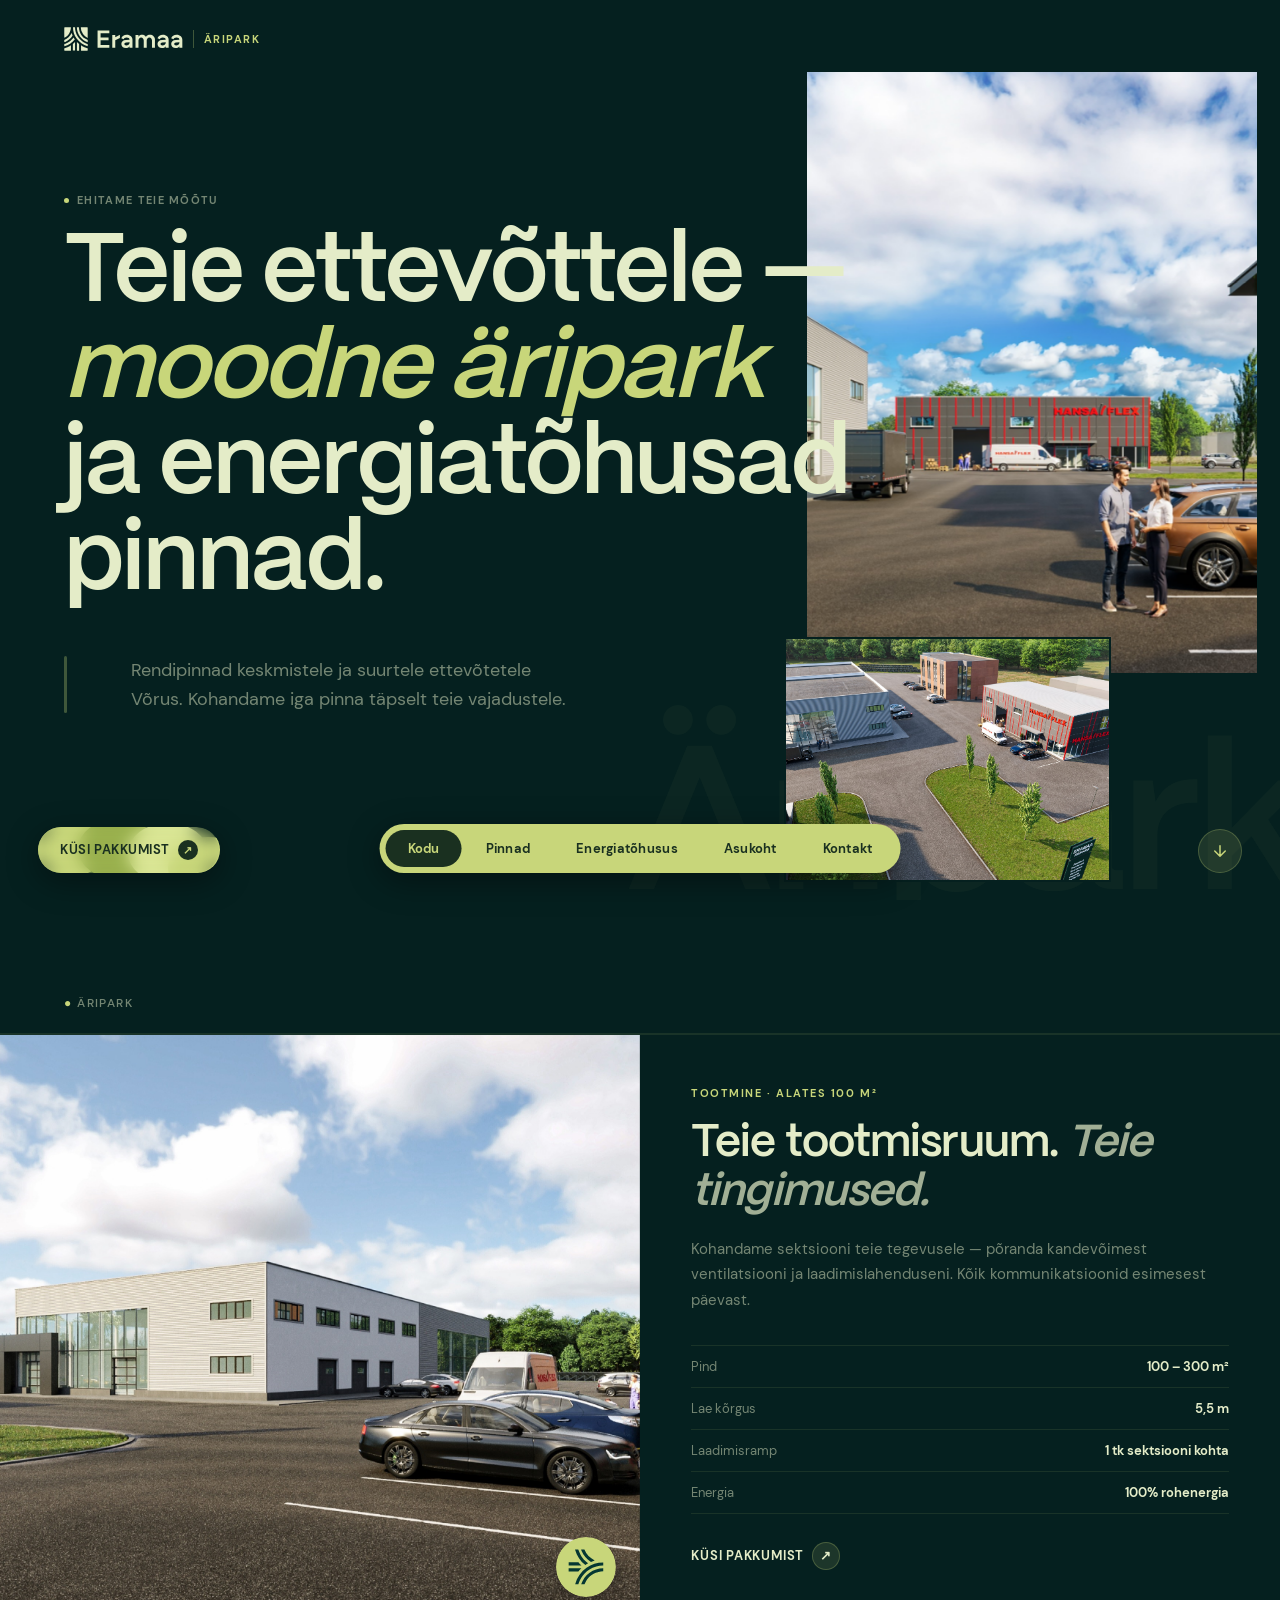
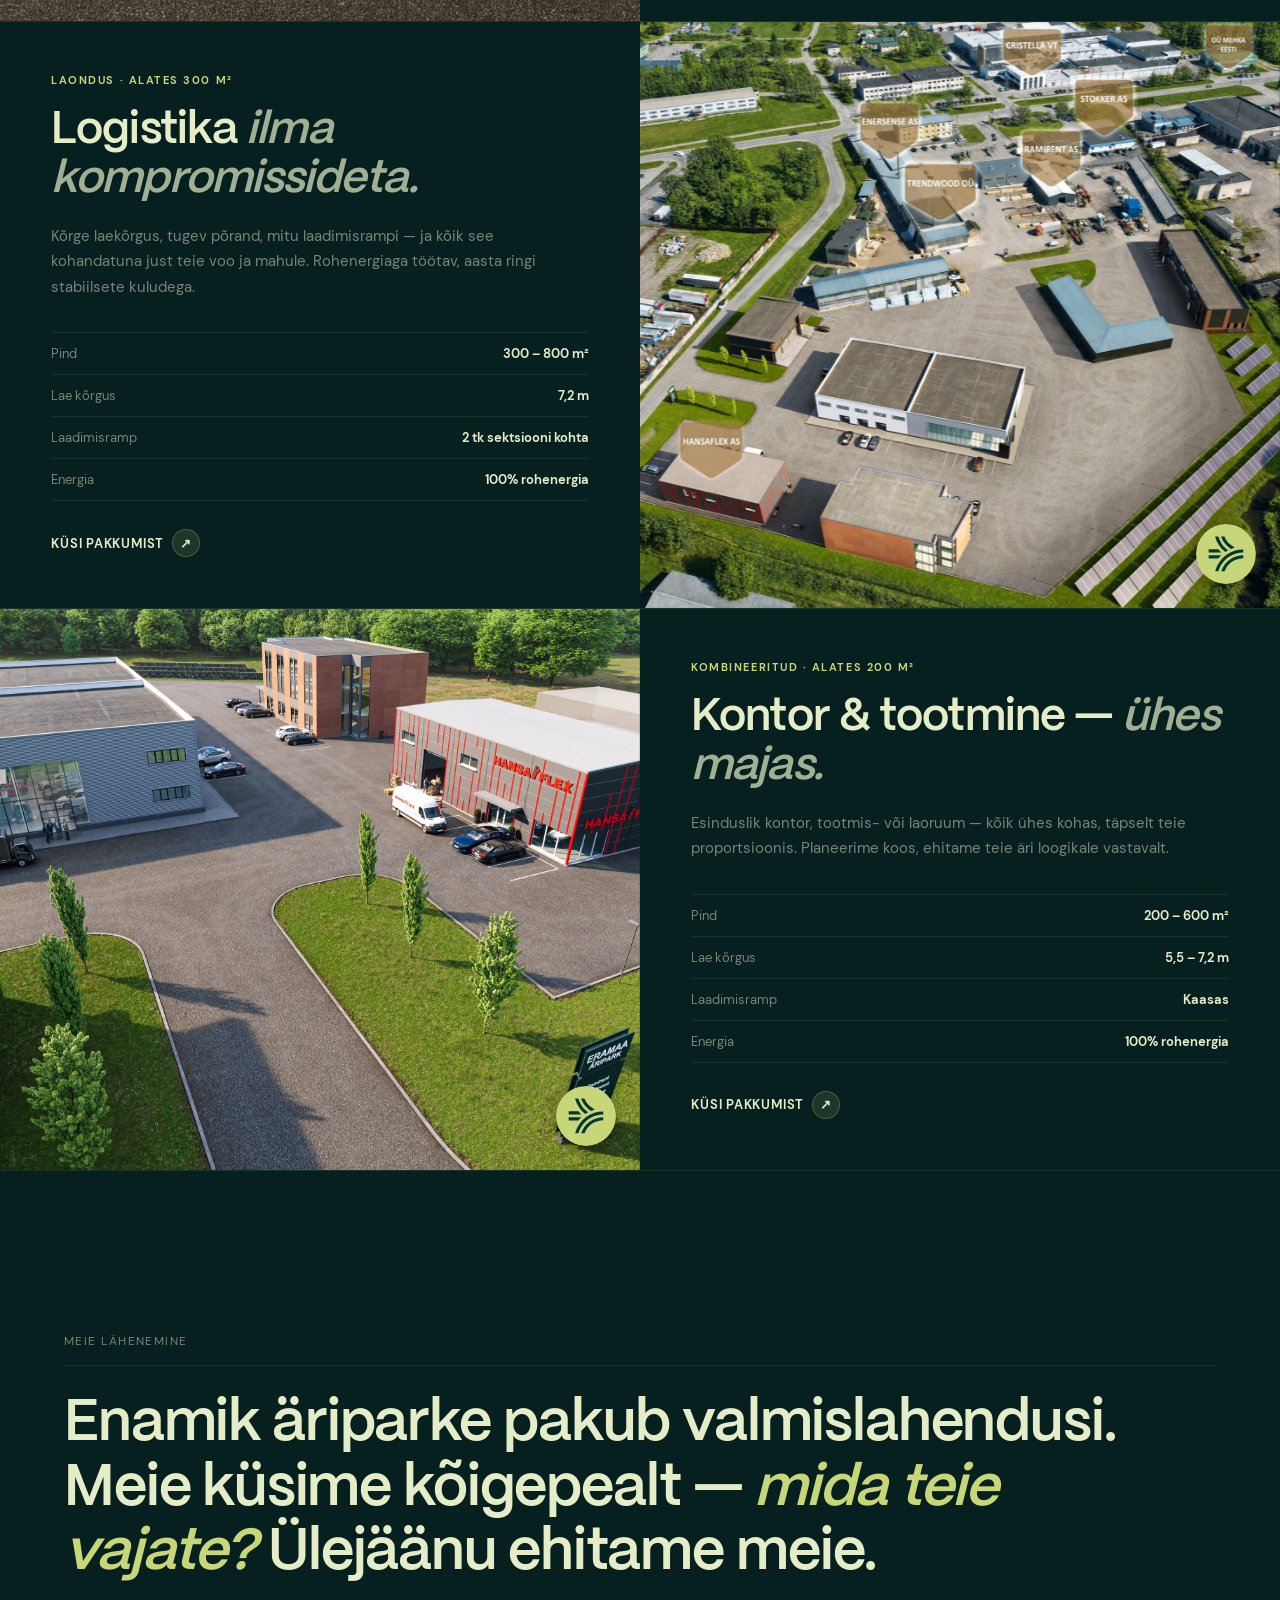
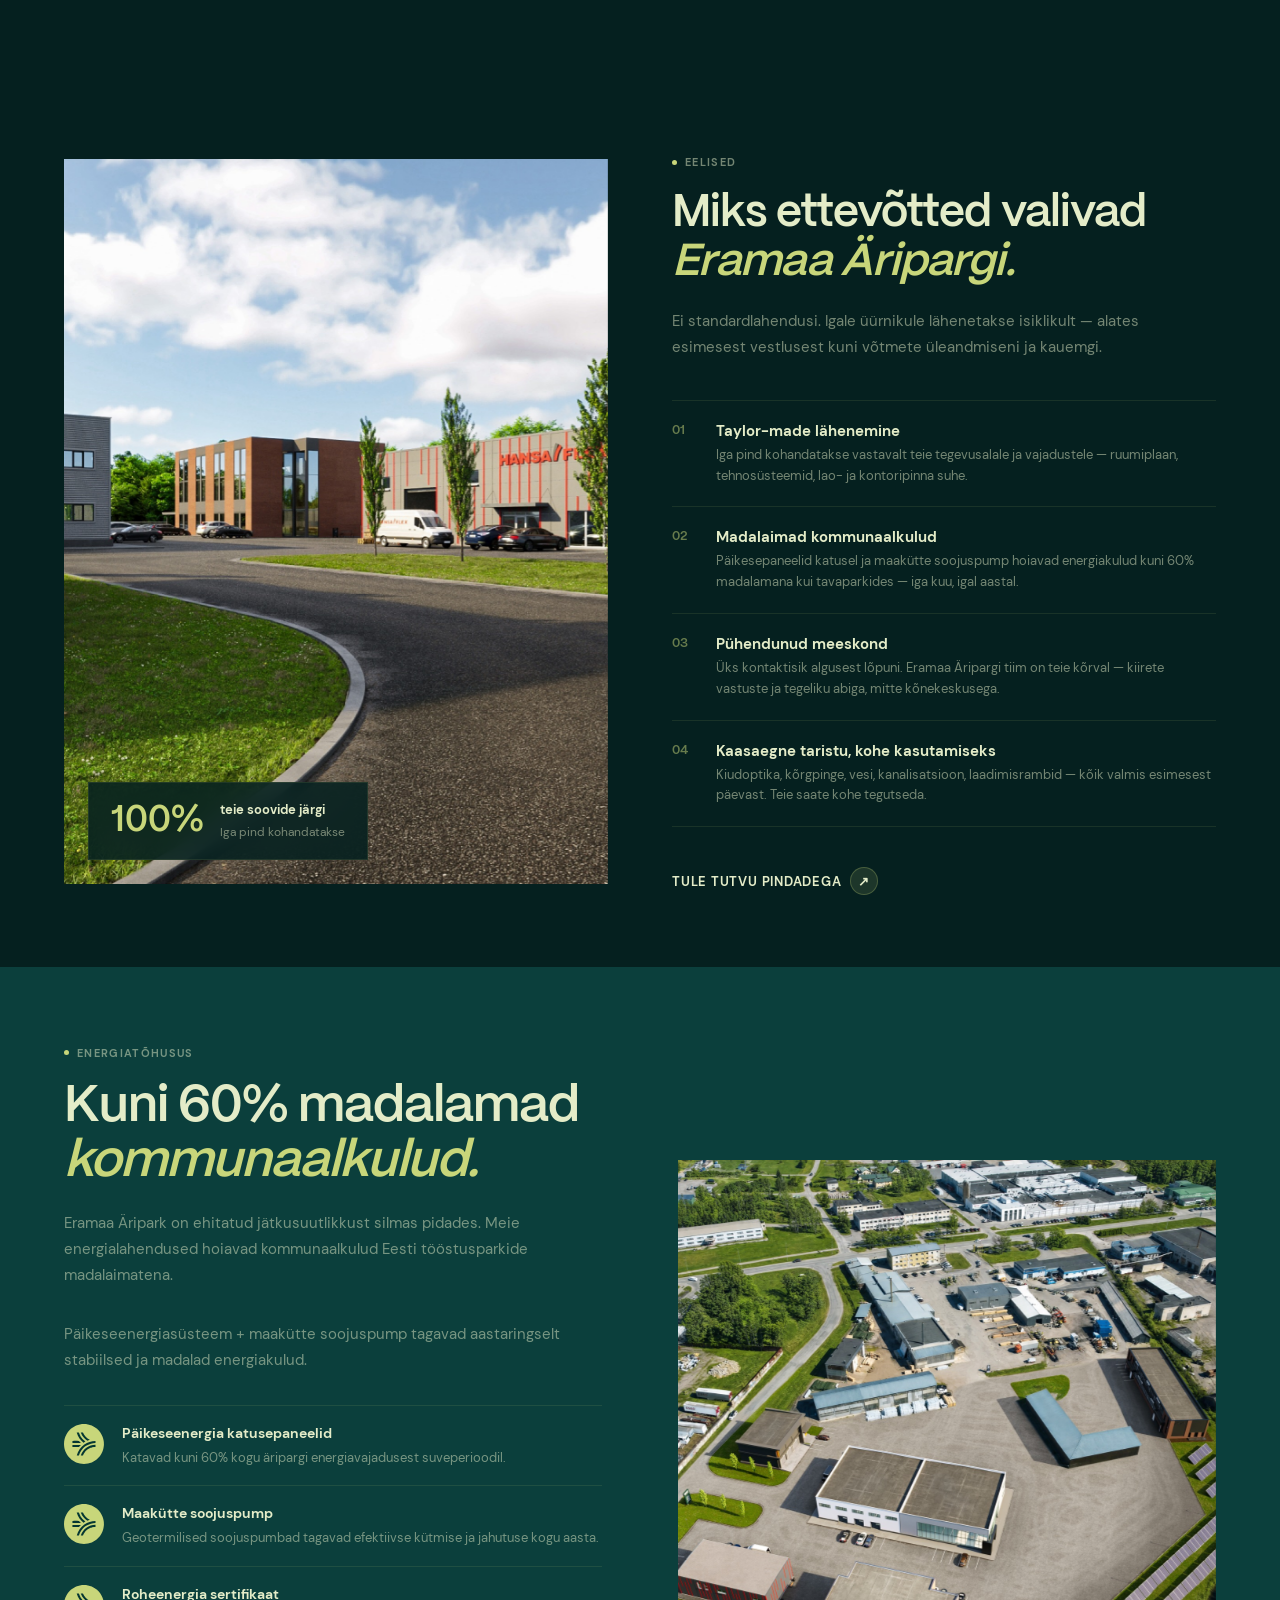
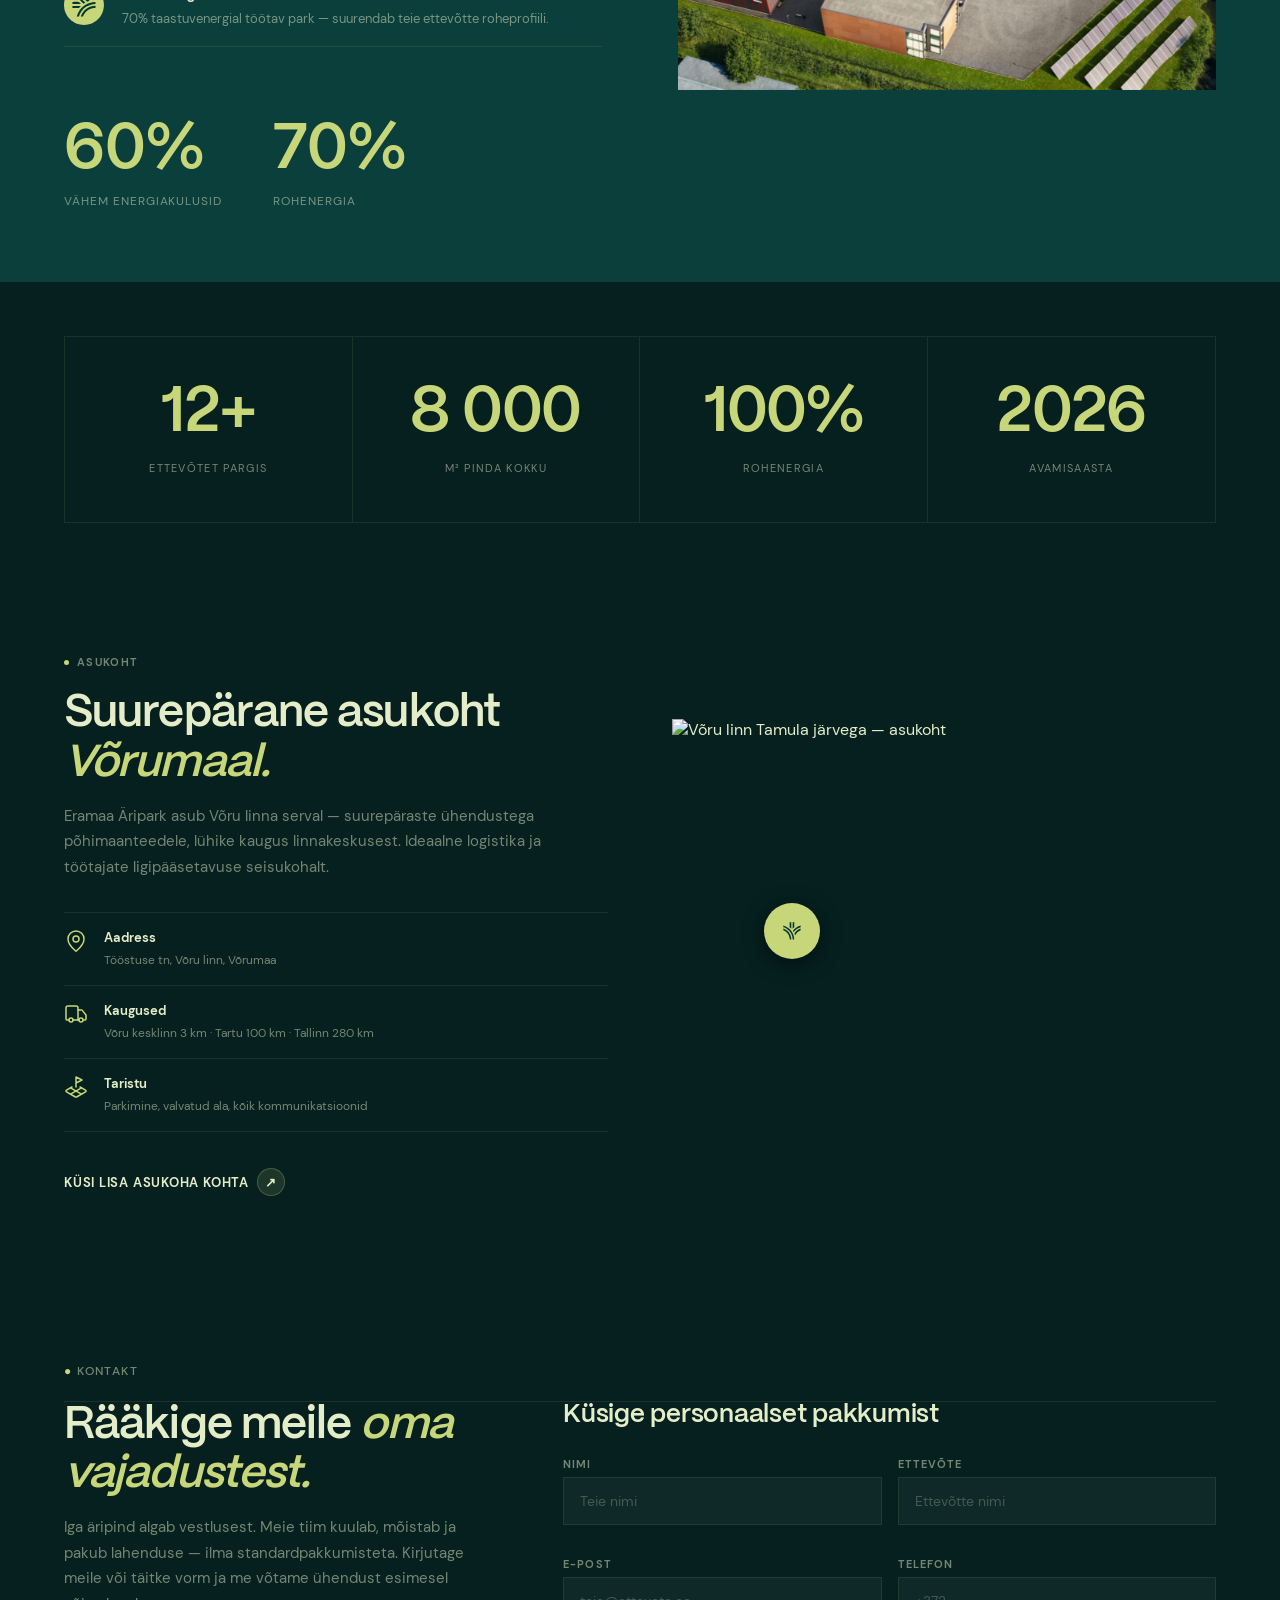
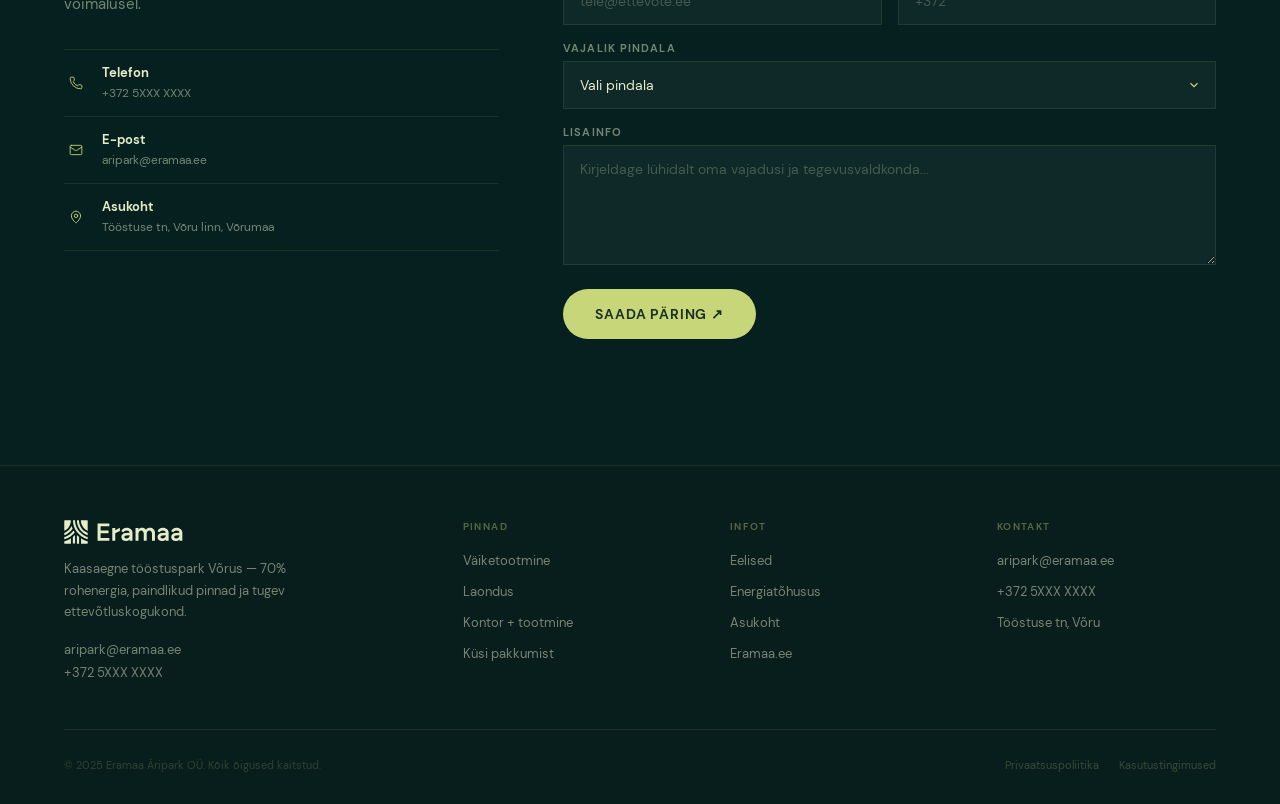
==== index-figma.html @ 5d199c6d "Add files via upload" ====
<!DOCTYPE html>
<html lang="et">
<head>
  <meta charset="UTF-8">
  <meta name="viewport" content="width=device-width, initial-scale=1.0">
  <title>Eramaa Äripark — Võru, Võrumaa</title>
  <meta name="description" content="Eramaa Äripark Võrus — kaasaegne tööstuspark B2B ettevõtetele. 8 000 m² pinda, 100% rohenergia, kuni 60% madalamad kommunaalkulud.">
  <link rel="stylesheet" href="css/style.css?v=19">
</head>
<body>

  <!-- ═══ MOBILE HEADER ═══ -->
  <header id="mobile-header">
    <div class="mhdr-logo">
      <img src="images/logo-cream.svg" alt="Eramaa">
      <div class="intro-logo-divider"></div>
      <span class="intro-logo-sub">Äripark</span>
    </div>
    <button id="burger" aria-label="Menüü" aria-expanded="false">
      <span></span><span></span><span></span>
    </button>
  </header>

  <!-- ═══ MOBILE MENU OVERLAY ═══ -->
  <div id="mobile-menu" aria-hidden="true">
    <nav class="mmenu-nav">
      <a class="mmenu-link" href="#intro">Kodu</a>
      <a class="mmenu-link" href="#spaces">Pinnad</a>
      <a class="mmenu-link" href="#energy">Energiatõhusus</a>
      <a class="mmenu-link" href="#location">Asukoht</a>
      <a class="mmenu-link" href="#contact">Kontakt</a>
    </nav>
    <a href="#contact" class="mmenu-cta">
      Küsi pakkumist <span>↗</span>
    </a>
  </div>

  <!-- ═══ FLOATING BOTTOM NAV ═══ -->
  <nav id="floatnav" aria-label="Põhinavigatsioon">
    <a class="fnav-link active" href="#intro">Kodu</a>
    <a class="fnav-link" href="#spaces">Pinnad</a>
    <a class="fnav-link" href="#energy">Energiatõhusus</a>
    <a class="fnav-link" href="#location">Asukoht</a>
    <a class="fnav-link" href="#contact">Kontakt</a>
  </nav>

  <!-- ═══ FLOATING CTA ═══ -->
  <a id="floatcta" href="#contact">
    <span class="blob"></span>
    <span class="blob"></span>
    <span class="blob"></span>
    <span class="blob"></span>
    <span class="text">KÜSI PAKKUMIST <span class="arr">↗</span></span>
  </a>

  <!-- ═══ SCROLL DOWN ═══ -->
  <div id="scrollind" onclick="scrollNext()">
    <div class="scrollind-btn">
      <svg viewBox="0 0 24 24" fill="none" stroke="currentColor" stroke-width="2" stroke-linecap="round" stroke-linejoin="round">
        <path d="M12 5v14M5 12l7 7 7-7"/>
      </svg>
    </div>
  </div>


  <!-- ═══════════════════════════════════════
       01 INTRO
  ═══════════════════════════════════════ -->
  <section id="intro">

    <!-- Top bar -->
    <div class="intro-topbar">
      <div class="intro-logo">
        <img src="images/logo-cream.svg" alt="Eramaa">
        <div class="intro-logo-divider"></div>
        <span class="intro-logo-sub">Äripark</span>
      </div>
      </div>

    <!-- Background watermark -->
    <div class="intro-wm">Äripark</div>

    <!-- Content -->
    <div class="wrap">
      <div class="label-pill reveal">
        <span class="dot"></span>
        Ehitame teie mõõtu
      </div>
      <h1 class="intro-headline reveal reveal-d1">
        Teie ettevõttele —<br>
        <em>moodne äripark</em><br>
        ja energiatõhusad pinnad.
      </h1>
      <div class="intro-body reveal reveal-d2">
        <div class="intro-accent-line"></div>
        <p class="intro-sub">Rendipinnad keskmistele ja suurtele ettevõtetele Võrus. Kohandame iga pinna täpselt teie vajadustele.</p>
      </div>
    </div>

    <!-- Mobile hero image -->
    <div class="intro-mobile-img">
      <img src="images/3d-front.jpg" alt="Eramaa Äripark" loading="eager">
    </div>

    <!-- Floating images -->
    <div class="intro-imgs">
      <div class="intro-img-1">
        <img src="images/3d-front.jpg" alt="Eramaa Äripark eest vaade" loading="eager">
      </div>
      <div class="intro-img-2">
        <img src="images/3d-top.jpg" alt="Eramaa Äripark ülevalt vaade" loading="eager">
      </div>
    </div>

  </section>


  <!-- ═══════════════════════════════════════
       02 FEATURED SPACES
  ═══════════════════════════════════════ -->
  <section id="spaces">
    <div class="sec-label reveal"><span style="color:var(--yellow)">●</span> ÄRIPARK</div>

    <!-- Space 1 — Tootmine -->
    <div class="space-item reveal">
      <div class="space-img">
        <img src="images/cam-004.jpg" alt="Väiketootmise ruumid" loading="lazy">
        <div class="space-img-overlay">
          <img src="images/illustration.svg" class="photo-badge" alt="Eramaa Äripark">
        </div>
      </div>
      <div class="space-body">
        <div>
          <div class="space-tag">Tootmine · Alates 100 m²</div>
          <h2 class="space-title">Teie tootmis&shy;ruum. <em>Teie tingimused.</em></h2>
          <p class="space-desc">Kohandame sektsiooni teie tegevusele — põranda kandevõimest ventilatsiooni ja laadimislahenduseni. Kõik kommunikatsioonid esimesest päevast.</p>
          <div class="space-specs">
            <div class="spec-row"><span class="spec-key">Pind</span><span class="spec-val">100 – 300 m²</span></div>
            <div class="spec-row"><span class="spec-key">Lae kõrgus</span><span class="spec-val">5,5 m</span></div>
            <div class="spec-row"><span class="spec-key">Laadimisramp</span><span class="spec-val">1 tk sektsiooni kohta</span></div>
            <div class="spec-row"><span class="spec-key">Energia</span><span class="spec-val">100% rohenergia</span></div>
          </div>
        </div>
        <a href="#contact" class="space-cta">
          Küsi pakkumist
          <span class="arr-circle">↗</span>
        </a>
      </div>
    </div>

    <!-- Space 2 — Laondus (reverse) -->
    <div class="space-item reverse reveal">
      <div class="space-img">
        <img src="images/3d-aerial.jpg" alt="Suured laopinnad" loading="lazy">
        <div class="space-img-overlay">
          <img src="images/illustration.svg" class="photo-badge" alt="Eramaa Äripark">
        </div>
      </div>
      <div class="space-body">
        <div>
          <div class="space-tag">Laondus · Alates 300 m²</div>
          <h2 class="space-title">Logistika <em>ilma kompromissideta.</em></h2>
          <p class="space-desc">Kõrge laekõrgus, tugev põrand, mitu laadimisrampi — ja kõik see kohandatuna just teie voo ja mahule. Rohenergiaga töötav, aasta ringi stabiilsete kuludega.</p>
          <div class="space-specs">
            <div class="spec-row"><span class="spec-key">Pind</span><span class="spec-val">300 – 800 m²</span></div>
            <div class="spec-row"><span class="spec-key">Lae kõrgus</span><span class="spec-val">7,2 m</span></div>
            <div class="spec-row"><span class="spec-key">Laadimisramp</span><span class="spec-val">2 tk sektsiooni kohta</span></div>
            <div class="spec-row"><span class="spec-key">Energia</span><span class="spec-val">100% rohenergia</span></div>
          </div>
        </div>
        <a href="#contact" class="space-cta">
          Küsi pakkumist
          <span class="arr-circle">↗</span>
        </a>
      </div>
    </div>

    <!-- Space 3 — Kombineeritud -->
    <div class="space-item reveal">
      <div class="space-img">
        <img src="images/3d-top.jpg" alt="Kontor ja tootmine" loading="lazy">
        <div class="space-img-overlay">
          <img src="images/illustration.svg" class="photo-badge" alt="Eramaa Äripark">
        </div>
      </div>
      <div class="space-body">
        <div>
          <div class="space-tag">Kombineeritud · Alates 200 m²</div>
          <h2 class="space-title">Kontor &amp; tootmine — <em>ühes majas.</em></h2>
          <p class="space-desc">Esinduslik kontor, tootmis- või laoruum — kõik ühes kohas, täpselt teie proportsioonis. Planeerime koos, ehitame teie äri loogikale vastavalt.</p>
          <div class="space-specs">
            <div class="spec-row"><span class="spec-key">Pind</span><span class="spec-val">200 – 600 m²</span></div>
            <div class="spec-row"><span class="spec-key">Lae kõrgus</span><span class="spec-val">5,5 – 7,2 m</span></div>
            <div class="spec-row"><span class="spec-key">Laadimisramp</span><span class="spec-val">Kaasas</span></div>
            <div class="spec-row"><span class="spec-key">Energia</span><span class="spec-val">100% rohenergia</span></div>
          </div>
        </div>
        <a href="#contact" class="space-cta">
          Küsi pakkumist
          <span class="arr-circle">↗</span>
        </a>
      </div>
    </div>

  </section>


  <!-- ═══════════════════════════════════════
       03 MANIFESTO
  ═══════════════════════════════════════ -->
  <section id="manifesto">
    <div class="wrap">
      <div class="manifesto-label reveal">Meie lähenemine</div>
      <p class="manifesto-text reveal reveal-d1">
        <span class="mw">Enamik</span> <span class="mw">äriparke</span> <span class="mw">pakub</span> <span class="mw">valmislahendusi.</span>
        <span class="mw">Meie</span> <span class="mw">küsime</span> <span class="mw">kõigepealt</span> <span class="mw">—</span>
        <em><span class="mw">mida</span> <span class="mw">teie</span> <span class="mw">vajate?</span></em>
        <span class="mw">Ülejäänu</span> <span class="mw">ehitame</span> <span class="mw">meie.</span>
      </p>
    </div>
  </section>


  <!-- ═══════════════════════════════════════
       04 WHY / EELISED
  ═══════════════════════════════════════ -->
  <section id="why">
    <div class="wrap">
      <div class="why-grid">

        <div class="why-img-wrap reveal">
          <img src="images/cam-001.jpg" alt="Eramaa Äripark välisvaade">
          <div class="why-badge">
            <div class="why-badge-num">100%</div>
            <div class="why-badge-text">
              <strong>teie soovide järgi</strong>
              <span>Iga pind kohandatakse</span>
            </div>
          </div>
        </div>

        <div class="why-content reveal reveal-d2">
          <div class="label-pill"><span class="dot"></span>Eelised</div>
          <h2>Miks ettevõtted valivad <em>Eramaa Äripargi.</em></h2>
          <p>Ei standardlahendusi. Igale üürnikule lähenetakse isiklikult — alates esimesest vestlusest kuni võtmete üleandmiseni ja kauemgi.</p>
          <div class="why-items">
            <div class="why-item">
              <span class="why-num">01</span>
              <div>
                <h4>Taylor-made lähenemine</h4>
                <p>Iga pind kohandatakse vastavalt teie tegevusalale ja vajadustele — ruumiplaan, tehnosüsteemid, lao- ja kontoripinna suhe.</p>
              </div>
            </div>
            <div class="why-item">
              <span class="why-num">02</span>
              <div>
                <h4>Madalaimad kommunaalkulud</h4>
                <p>Päikesepaneelid katusel ja maakütte soojuspump hoiavad energiakulud kuni 60% madalamana kui tavaparkides — iga kuu, igal aastal.</p>
              </div>
            </div>
            <div class="why-item">
              <span class="why-num">03</span>
              <div>
                <h4>Pühendunud meeskond</h4>
                <p>Üks kontaktisik algusest lõpuni. Eramaa Äripargi tiim on teie kõrval — kiirete vastuste ja tegeliku abiga, mitte kõnekeskusega.</p>
              </div>
            </div>
            <div class="why-item">
              <span class="why-num">04</span>
              <div>
                <h4>Kaasaegne taristu, kohe kasutamiseks</h4>
                <p>Kiudoptika, kõrgpinge, vesi, kanalisatsioon, laadimisrambid — kõik valmis esimesest päevast. Teie saate kohe tegutseda.</p>
              </div>
            </div>
          </div>
          <a href="#contact" class="space-cta">
            Tule tutvu pindadega
            <span class="arr-circle">↗</span>
          </a>
        </div>

      </div>
    </div>
  </section>


  <!-- ═══════════════════════════════════════
       05 GREEN ENERGY
  ═══════════════════════════════════════ -->
  <section id="energy">
    <div class="wrap">
      <div class="energy-grid">

        <div class="energy-text reveal">
          <div class="label-pill"><span class="dot"></span>Energiatõhusus</div>
          <h2>Kuni 60% madalamad <em>kommunaalkulud.</em></h2>
          <p>Eramaa Äripark on ehitatud jätkusuutlikkust silmas pidades. Meie energialahendused hoiavad kommunaalkulud Eesti tööstusparkide madalaimatena.</p>
          <p>Päikeseenergiasüsteem + maakütte soojuspump tagavad aastaringselt stabiilsed ja madalad energiakulud.</p>
          <div class="energy-feats">
            <div class="energy-feat">
              <div class="energy-feat-icon"><img src="images/illustration.svg" alt="Eramaa" style="width:40px;height:40px;flex-shrink:0;"></div>
              <div>
                <strong>Päikeseenergia katusepaneelid</strong>
                <span>Katavad kuni 60% kogu äripargi energiavajadusest suveperioodil.</span>
              </div>
            </div>
            <div class="energy-feat">
              <div class="energy-feat-icon"><img src="images/illustration.svg" alt="Eramaa" style="width:40px;height:40px;flex-shrink:0;"></div>
              <div>
                <strong>Maakütte soojuspump</strong>
                <span>Geotermilised soojuspumbad tagavad efektiivse kütmise ja jahutuse kogu aasta.</span>
              </div>
            </div>
            <div class="energy-feat">
              <div class="energy-feat-icon"><img src="images/illustration.svg" alt="Eramaa" style="width:40px;height:40px;flex-shrink:0;"></div>
              <div>
                <strong>Roheenergia sertifikaat</strong>
                <span>70% taastuvenergial töötav park — suurendab teie ettevõtte roheprofiili.</span>
              </div>
            </div>
          </div>
          <div class="energy-stats">
            <div>
              <span class="energy-stat-num">60%</span>
              <span class="energy-stat-label">vähem energiakulusid</span>
            </div>
            <div>
              <span class="energy-stat-num">70%</span>
              <span class="energy-stat-label">rohenergia</span>
            </div>
          </div>
        </div>

        <div class="energy-img reveal reveal-d2">
          <img src="images/cam-bird.jpg" alt="Eramaa Äripark roheenergia" loading="lazy">
        </div>

      </div>
    </div>
  </section>


  <!-- ═══════════════════════════════════════
       06 STATS
  ═══════════════════════════════════════ -->
  <section id="stats">
    <div class="wrap">
      <div class="stats-row reveal">
        <div class="stat-cell">
          <span class="stat-val">12+</span>
          <span class="stat-lbl">Ettevõtet pargis</span>
        </div>
        <div class="stat-cell">
          <span class="stat-val">8 000</span>
          <span class="stat-lbl">m² pinda kokku</span>
        </div>
        <div class="stat-cell">
          <span class="stat-val">100%</span>
          <span class="stat-lbl">Rohenergia</span>
        </div>
        <div class="stat-cell">
          <span class="stat-val">2026</span>
          <span class="stat-lbl">Avamisaasta</span>
        </div>
      </div>
    </div>
  </section>


  <!-- ═══════════════════════════════════════
       07 LOCATION
  ═══════════════════════════════════════ -->
  <section id="location">
    <div class="wrap">
      <div class="location-grid">

        <div class="location-text reveal">
          <div class="label-pill"><span class="dot"></span>Asukoht</div>
          <h2>Suurepärane asukoht <em>Võrumaal.</em></h2>
          <p>Eramaa Äripark asub Võru linna serval — suurepäraste ühendustega põhimaanteedele, lühike kaugus linnakeskusest. Ideaalne logistika ja töötajate ligipääsetavuse seisukohalt.</p>
          <div class="loc-items">
            <div class="loc-item">
              <div class="loc-icon">
                <svg xmlns="http://www.w3.org/2000/svg" width="24" height="24" viewBox="0 0 24 24" fill="none" stroke="currentColor" stroke-width="1.5" stroke-linecap="round" stroke-linejoin="round"><path d="M20 10c0 4.993-5.539 10.193-7.399 11.799a1 1 0 0 1-1.202 0C9.539 20.193 4 14.993 4 10a8 8 0 0 1 16 0"/><circle cx="12" cy="10" r="3"/></svg>
              </div>
              <div>
                <strong>Aadress</strong>
                <span>Tööstuse tn, Võru linn, Võrumaa</span>
              </div>
            </div>
            <div class="loc-item">
              <div class="loc-icon">
                <svg xmlns="http://www.w3.org/2000/svg" width="24" height="24" viewBox="0 0 24 24" fill="none" stroke="currentColor" stroke-width="1.5" stroke-linecap="round" stroke-linejoin="round"><path d="M14 18V6a2 2 0 0 0-2-2H4a2 2 0 0 0-2 2v11a1 1 0 0 0 1 1h2"/><path d="M15 18H9"/><path d="M19 18h2a1 1 0 0 0 1-1v-3.65a1 1 0 0 0-.22-.624l-3.48-4.35A1 1 0 0 0 17.52 8H14"/><circle cx="17" cy="18" r="2"/><circle cx="7" cy="18" r="2"/></svg>
              </div>
              <div>
                <strong>Kaugused</strong>
                <span>Võru kesklinn 3 km · Tartu 100 km · Tallinn 280 km</span>
              </div>
            </div>
            <div class="loc-item">
              <div class="loc-icon">
                <svg xmlns="http://www.w3.org/2000/svg" width="24" height="24" viewBox="0 0 24 24" fill="none" stroke="currentColor" stroke-width="1.5" stroke-linecap="round" stroke-linejoin="round"><path d="m12 8 6-3-6-3v10"/><path d="m8 11.99-5.5 3.14a1 1 0 0 0 0 1.74l8.5 4.86a2 2 0 0 0 2 0l8.5-4.86a1 1 0 0 0 0-1.74L16 12"/><path d="m6.49 12.85 11.02 6.3"/><path d="M17.51 12.85 6.5 19.15"/></svg>
              </div>
              <div>
                <strong>Taristu</strong>
                <span>Parkimine, valvatud ala, kõik kommunikatsioonid</span>
              </div>
            </div>
          </div>
          <a href="#contact" class="space-cta">
            Küsi lisa asukoha kohta
            <span class="arr-circle">↗</span>
          </a>
        </div>

        <div class="location-img reveal reveal-d2">
          <img src="images/droon-voru.png" alt="Võru linn Tamula järvega — asukoht" loading="lazy">
          <div class="location-pin">
            <img src="images/illustration-arrow.svg" alt="" class="location-pin-icon">
          </div>
        </div>

      </div>
    </div>
  </section>


  <!-- ═══════════════════════════════════════
       08 CONTACT
  ═══════════════════════════════════════ -->
  <section id="contact">
    <div class="wrap">
      <div class="sec-label"><span style="color:var(--yellow)">●</span> KONTAKT</div>
      <div class="contact-grid">

        <div class="contact-left reveal">
          <h2>Rääkige meile <em>oma vajadustest.</em></h2>
          <p>Iga äripind algab vestlusest. Meie tiim kuulab, mõistab ja pakub lahenduse — ilma standardpakkumisteta. Kirjutage meile või täitke vorm ja me võtame ühendust esimesel võimalusel.</p>
          <div class="contact-details">
            <div class="contact-item">
              <div class="contact-ico">
                <svg xmlns="http://www.w3.org/2000/svg" width="24" height="24" viewBox="0 0 24 24" fill="none" stroke="currentColor" stroke-width="1.5" stroke-linecap="round" stroke-linejoin="round"><path d="M13.832 16.568a1 1 0 0 0 1.213-.303l.355-.465A2 2 0 0 1 17 15h3a2 2 0 0 1 2 2v3a2 2 0 0 1-2 2A18 18 0 0 1 2 4a2 2 0 0 1 2-2h3a2 2 0 0 1 2 2v3a2 2 0 0 1-.8 1.6l-.468.351a1 1 0 0 0-.292 1.233 14 14 0 0 0 6.392 6.384"/></svg>
              </div>
              <div><strong>Telefon</strong><span>+372 5XXX XXXX</span></div>
            </div>
            <div class="contact-item">
              <div class="contact-ico">
                <svg xmlns="http://www.w3.org/2000/svg" width="24" height="24" viewBox="0 0 24 24" fill="none" stroke="currentColor" stroke-width="1.5" stroke-linecap="round" stroke-linejoin="round"><path d="m22 7-8.991 5.727a2 2 0 0 1-2.009 0L2 7"/><rect x="2" y="4" width="20" height="16" rx="2"/></svg>
              </div>
              <div><strong>E-post</strong><span>aripark@eramaa.ee</span></div>
            </div>
            <div class="contact-item">
              <div class="contact-ico">
                <svg xmlns="http://www.w3.org/2000/svg" width="24" height="24" viewBox="0 0 24 24" fill="none" stroke="currentColor" stroke-width="1.5" stroke-linecap="round" stroke-linejoin="round"><path d="M20 10c0 4.993-5.539 10.193-7.399 11.799a1 1 0 0 1-1.202 0C9.539 20.193 4 14.993 4 10a8 8 0 0 1 16 0"/><circle cx="12" cy="10" r="3"/></svg>
              </div>
              <div><strong>Asukoht</strong><span>Tööstuse tn, Võru linn, Võrumaa</span></div>
            </div>
          </div>
        </div>

        <div class="contact-form reveal reveal-d2">
          <h3>Küsige personaalset pakkumist</h3>
          <form onsubmit="handleSubmit(event)">
            <div class="form-row">
              <div class="form-group">
                <label for="name">Nimi</label>
                <input type="text" id="name" name="name" placeholder="Teie nimi" required>
              </div>
              <div class="form-group">
                <label for="company">Ettevõte</label>
                <input type="text" id="company" name="company" placeholder="Ettevõtte nimi">
              </div>
              <div class="form-group">
                <label for="email">E-post</label>
                <input type="email" id="email" name="email" placeholder="teie@ettevote.ee" required>
              </div>
              <div class="form-group">
                <label for="phone">Telefon</label>
                <input type="tel" id="phone" name="phone" placeholder="+372">
              </div>
            </div>
            <div class="form-group full">
              <label for="area">Vajalik pindala</label>
              <select id="area" name="area">
                <option value="">Vali pindala</option>
                <option>100 – 300 m²</option>
                <option>300 – 500 m²</option>
                <option>500 – 800 m²</option>
                <option>800+ m²</option>
              </select>
            </div>
            <div class="form-group full">
              <label for="message">Lisainfo</label>
              <textarea id="message" name="message" placeholder="Kirjeldage lühidalt oma vajadusi ja tegevusvaldkonda..."></textarea>
            </div>
            <button type="submit" class="form-submit">
              Saada päring ↗
            </button>
            <div id="form-success">✓ Täname! Võtame teiega ühendust esimesel võimalusel.</div>
          </form>
        </div>

      </div>
    </div>
  </section>


  <!-- ═══════════════════════════════════════
       FOOTER
  ═══════════════════════════════════════ -->
  <footer>
    <div class="wrap">
      <div class="footer-grid">
        <div class="footer-brand footer-col">
          <img src="images/logo-cream.svg" alt="Eramaa">
          <p class="footer-tagline">Kaasaegne tööstuspark Võrus — 70% rohenergia, paindlikud pinnad ja tugev ettevõtluskogukond.</p>
          <div class="footer-contacts">
            <a href="mailto:aripark@eramaa.ee">aripark@eramaa.ee</a>
            <a href="tel:+37250000000">+372 5XXX XXXX</a>
          </div>
        </div>
        <div class="footer-col">
          <h5>Pinnad</h5>
          <ul>
            <li><a href="#spaces">Väiketootmine</a></li>
            <li><a href="#spaces">Laondus</a></li>
            <li><a href="#spaces">Kontor + tootmine</a></li>
            <li><a href="#contact">Küsi pakkumist</a></li>
          </ul>
        </div>
        <div class="footer-col">
          <h5>Infot</h5>
          <ul>
            <li><a href="#why">Eelised</a></li>
            <li><a href="#energy">Energiatõhusus</a></li>
            <li><a href="#location">Asukoht</a></li>
            <li><a href="https://eramaa.ee" target="_blank" rel="noopener">Eramaa.ee</a></li>
          </ul>
        </div>
        <div class="footer-col">
          <h5>Kontakt</h5>
          <ul>
            <li><a href="mailto:aripark@eramaa.ee">aripark@eramaa.ee</a></li>
            <li><a href="tel:+37250000000">+372 5XXX XXXX</a></li>
            <li><a href="#location">Tööstuse tn, Võru</a></li>
          </ul>
        </div>
      </div>
      <div class="footer-bottom">
        <p class="footer-copy">&copy; 2025 Eramaa Äripark OÜ. Kõik õigused kaitstud.</p>
        <div class="footer-legal">
          <a href="#">Privaatsuspoliitika</a>
          <a href="#">Kasutustingimused</a>
        </div>
      </div>
    </div>
  </footer>

  <style>
  /* FIGMA IMPORT MODE — force all elements visible (no scroll animations) */
  .reveal,.reveal-d1,.reveal-d2,.reveal-d3,.reveal-d4{opacity:1!important;transform:none!important;}
  .manifesto-text .mw{opacity:1!important;transform:none!important;}
  .space-img,.space-body,.why-item,.stat-cell{opacity:1!important;transform:none!important;}
  .space-img-overlay{opacity:1!important;}
  #cursor-dot,#cursor-ring{display:none!important;}
  *{cursor:auto!important;}
</style>
</body>
</html>
---- css/style.css ----
/* ============================================================
   ERAMAA ÄRIPARK — Editorial Dark Luxury
   Inspired by bartoszkolenda.com
   Fonts: PP Mori (headings) · DM Sans (body)
   ============================================================ */

/* ─── Local fonts ─── */
@font-face {
  font-family: "ppmori";
  src: url("../fonts/PPMori-SemiBold.woff2") format("woff2"),
       url("../fonts/PPMori-SemiBold.woff")  format("woff");
  font-weight: 600;
  font-style: normal;
  font-display: swap;
}
@font-face {
  font-family: "dmsans";
  src: url("../fonts/DMSans-Regular.ttf") format("truetype");
  font-weight: 400;
  font-display: swap;
}
@font-face {
  font-family: "dmsans";
  src: url("../fonts/DMSans-Medium.ttf") format("truetype");
  font-weight: 500;
  font-display: swap;
}
@font-face {
  font-family: "dmsans";
  src: url("../fonts/DMSans-Bold.ttf") format("truetype");
  font-weight: 700;
  font-display: swap;
}

/* ─── Tokens ─── */
/* Brand greens: Forest Green #0B3F3C (CVI primary).
   We use a deeper variant (#05201f) for the dark editorial
   B2B feel — surface/card colours step back toward #0B3F3C. */
:root {
  --bg:       #05201f;   /* Äripark dark base — deeper than brand #0B3F3C */
  --bg-2:     #071e1d;
  --surface:  #0b3f3c;   /* ← exact brand Forest Green as card/section surface */
  --border:   rgba(200,214,122,0.10);

  --text:     #e4ecc8;
  --muted:    rgba(228,236,200,0.50);

  /* Äripark sub-brand accent — lime, distinct from Eramaa main yellow #FFE136 */
  --yellow:   #c8d67a;
  --yellow-2: #d6e48a;

  --font-h: "ppmori", Georgia, serif;
  --font-b: "dmsans", sans-serif;

  --ease: cubic-bezier(0.4, 0, 0.2, 1);
  --ease-out: cubic-bezier(0, 0, 0.2, 1);
}

/* ─── Reset ─── */
*, *::before, *::after { box-sizing: border-box; margin: 0; padding: 0; }
html {
  background: var(--bg);
  -webkit-font-smoothing: antialiased;
  scroll-behavior: auto;
  overflow-x: hidden;
}
body {
  font-family: var(--font-b);
  color: var(--text);
  background: var(--bg);
  overflow-x: hidden;
}
img { display: block; max-width: 100%; }
a { text-decoration: none; color: inherit; }
ul { list-style: none; }
button { border: none; background: none; cursor: pointer; font: inherit; color: inherit; }

::selection { background: rgba(200,214,122,0.25); }

/* ─── Container ─── */
.wrap {
  width: 100%;
  max-width: 1440px;
  margin: 0 auto;
  padding: 0 clamp(24px, 5vw, 80px);
}

/* ─── FLOATING BOTTOM NAV ─── */
#floatnav {
  position: fixed;
  bottom: clamp(20px, 3vh, 32px);
  left: 50%;
  transform: translateX(-50%);
  z-index: 200;
  background: var(--yellow);
  border-radius: 100px;
  padding: 6px 6px;
  display: flex;
  align-items: center;
  gap: 2px;
  box-shadow: 0 8px 32px rgba(0,0,0,0.4);
  transition: opacity 0.3s var(--ease);
}
.fnav-link {
  padding: 10px 22px;
  border-radius: 100px;
  font-family: var(--font-b);
  font-size: 13px;
  font-weight: 600;
  letter-spacing: 0.02em;
  color: #1a3020;
  transition: background 0.2s var(--ease), color 0.2s var(--ease);
  white-space: nowrap;
  cursor: pointer;
}
.fnav-link:hover,
.fnav-link.active {
  background: #1a3020;
  color: var(--yellow);
}

/* ─── FLOATING CTA ─── */
#floatcta {
  position: fixed;
  bottom: clamp(20px, 3vh, 32px);
  left: clamp(20px, 3vw, 40px);
  z-index: 200;
  border-radius: 100px;
  padding: 0;
  font-family: var(--font-b);
  font-size: 13px;
  font-weight: 700;
  letter-spacing: 0.04em;
  text-transform: uppercase;
  display: flex;
  align-items: center;
  overflow: hidden;
  border: none;
  box-shadow: 0 8px 32px rgba(0,0,0,0.4);
  width: auto;
  height: 46px;
}

/* blobs */
#floatcta .blob {
  position: absolute;
  z-index: 0;
  border-radius: 50%;
  width: 80px;
  height: 60px;
  transition: transform 0.4s ease-in-out, background 0.4s ease-in-out;
}
#floatcta .blob:nth-child(1) { left: -10px; top: -10px; background: #c8d67a; }
#floatcta .blob:nth-child(2) { left: 40px;  top: -8px;  background: #8fa844; }
#floatcta .blob:nth-child(3) { left: 90px;  top: -4px;  background: #dde89a; }
#floatcta .blob:nth-child(4) { left: 130px; top: 10px;  background: #c8d67a; }

#floatcta:hover .blob { transform: scale(1.35); }
#floatcta:hover .blob:nth-child(1) { background: #dde89a; }
#floatcta:hover .blob:nth-child(2) { background: #c8d67a; }
#floatcta:hover .blob:nth-child(3) { background: #8fa844; }
#floatcta:hover .blob:nth-child(4) { background: #b0c45a; }

/* frosted glass text layer */
#floatcta .text {
  position: relative;
  z-index: 1;
  display: flex;
  align-items: center;
  gap: 8px;
  padding: 0 22px;
  height: 46px;
  line-height: 46px;
  color: #1a3020;
  border-radius: 100px;
  backdrop-filter: blur(8px);
  -webkit-backdrop-filter: blur(8px);
  background: rgba(200, 214, 122, 0.18);
  white-space: nowrap;
}

#floatcta .arr {
  display: inline-flex;
  width: 20px; height: 20px;
  border-radius: 50%;
  background: #1a3020;
  color: var(--yellow);
  align-items: center;
  justify-content: center;
  font-size: 11px;
}

/* ─── SCROLL INDICATOR ─── */
#scrollind {
  position: fixed;
  bottom: clamp(20px, 3vh, 32px);
  right: clamp(20px, 3vw, 40px);
  z-index: 200;
  display: flex;
  flex-direction: column;
  align-items: center;
  gap: 6px;
  cursor: pointer;
}
.scrollind-btn {
  width: 44px; height: 44px;
  border-radius: 50%;
  background: rgba(200,214,122,0.12);
  border: 1px solid rgba(200,214,122,0.25);
  display: flex;
  align-items: center;
  justify-content: center;
  color: var(--yellow);
  transition: background 0.2s, transform 0.2s;
}
.scrollind-btn:hover { background: rgba(200,214,122,0.22); transform: translateY(2px); }
.scrollind-btn svg { width: 18px; height: 18px; }

/* ─── INTRO / HERO ─── */
#intro {
  min-height: 100svh;
  padding: clamp(80px, 10vh, 120px) 0 clamp(60px, 10vh, 100px);
  position: relative;
  display: flex;
  flex-direction: column;
  justify-content: center;
  overflow: hidden;
}

/* Top bar */
.intro-topbar {
  position: absolute;
  top: 0; left: 0; right: 0;
  padding: clamp(20px, 3vh, 36px) clamp(24px, 5vw, 80px);
  display: flex;
  justify-content: space-between;
  align-items: center;
  z-index: 10;
}
.intro-logo { display: flex; align-items: center; gap: 10px; }
.intro-logo img { height: 24px; }
.intro-logo-divider { width: 1px; height: 18px; background: rgba(200,214,122,0.3); }
.intro-logo-sub {
  font-family: var(--font-b);
  font-size: 11px; font-weight: 600;
  letter-spacing: 0.14em;
  text-transform: uppercase;
  color: var(--yellow);
}
.intro-topright {
  font-family: var(--font-b);
  font-size: 12px;
  color: var(--muted);
  letter-spacing: 0.06em;
}

/* Background watermark */
.intro-wm {
  position: absolute;
  bottom: -4%;
  right: -2%;
  font-family: var(--font-h);
  font-size: clamp(80px, 16vw, 240px);
  color: rgba(200,214,122,0.04);
  line-height: 1;
  pointer-events: none;
  user-select: none;
  white-space: nowrap;
  letter-spacing: -0.03em;
}

/* Headline */
#intro > .wrap {
  position: relative;
  z-index: 2;
}
.intro-headline {
  font-family: var(--font-h);
  font-size: clamp(42px, 7.5vw, 110px);
  line-height: 1.0;
  letter-spacing: -0.02em;
  color: var(--text);
  margin-bottom: clamp(32px, 5vh, 60px);
  max-width: 1100px;
}
.intro-headline em {
  font-style: italic;
  color: var(--yellow);
}

/* Left accent line */
.intro-body { display: flex; gap: clamp(32px, 5vw, 80px); align-items: flex-end; }
.intro-accent-line {
  width: 3px;
  background: rgba(200,214,122,0.3);
  align-self: stretch;
  flex-shrink: 0;
  border-radius: 2px;
}
.intro-sub {
  font-family: var(--font-b);
  font-size: clamp(16px, 1.4vw, 20px);
  color: var(--muted);
  max-width: 440px;
  line-height: 1.6;
}

/* Images float */
.intro-imgs {
  position: absolute;
  right: 0; top: 0; bottom: 0;
  width: clamp(340px, 44vw, 640px);
  pointer-events: none;
}
.intro-img-1 {
  position: absolute;
  top: 8%; right: 4%;
  width: 80%;
  aspect-ratio: 3/4;
  overflow: hidden;
}
.intro-img-2 {
  position: absolute;
  bottom: 2%; right: 30%;
  width: 58%;
  aspect-ratio: 4/3;
  overflow: hidden;
  border: 2px solid var(--bg);
}
.intro-img-1 img,
.intro-img-2 img {
  width: 100%; height: 110%;
  object-fit: cover;
  will-change: transform;
}

/* Label pill */
.label-pill {
  display: inline-flex;
  align-items: center;
  gap: 8px;
  font-family: var(--font-b);
  font-size: 11px;
  font-weight: 600;
  letter-spacing: 0.12em;
  text-transform: uppercase;
  color: var(--muted);
  margin-bottom: 20px;
}
.label-pill .dot {
  width: 5px; height: 5px;
  border-radius: 50%;
  background: var(--yellow);
}

/* ─── SECTION DIVIDER ─── */
.sec-divider {
  width: 100%;
  height: 1px;
  background: var(--border);
  margin: 0;
}
.sec-label {
  font-family: var(--font-b);
  font-size: 12px;
  font-weight: 500;
  letter-spacing: 0.12em;
  text-transform: uppercase;
  color: var(--muted);
  padding: clamp(16px, 2.5vh, 24px) 0;
  border-bottom: 1px solid var(--border);
}

/* ─── FEATURED SPACES ─── */
#spaces {
  padding: clamp(60px, 8vh, 120px) 0;
}

#spaces .sec-label {
  padding-left: clamp(24px, 5vw, 80px);
  padding-right: clamp(24px, 5vw, 80px);
}

.space-item {
  display: grid;
  grid-template-columns: 1fr 1fr;
  gap: 0;
  border-top: 1px solid var(--border);
  align-items: stretch;
  min-height: clamp(380px, 50vh, 600px);
}
.space-item:last-child { border-bottom: 1px solid var(--border); }
.space-item.reverse { direction: rtl; }
.space-item.reverse > * { direction: ltr; }

.space-img {
  overflow: hidden;
  position: relative;
}
.space-img img {
  width: 100%; height: 100%;
  object-fit: cover;
  will-change: transform;
}
/* hover handled via JS scale bump — no CSS transition needed */

.space-img-overlay {
  position: absolute;
  inset: 0;
  display: flex;
  align-items: flex-end;
  justify-content: flex-end;
  padding: 24px;
  pointer-events: none;
}
img.photo-badge {
  width: 60px !important;
  height: 60px !important;
  max-width: 60px !important;
  border-radius: 50%;
  box-shadow: 0 4px 16px rgba(0,0,0,0.25);
  pointer-events: none;
  display: block;
  flex-shrink: 0;
  object-fit: contain;
}

.space-body {
  padding: clamp(32px, 4vw, 64px);
  display: flex;
  flex-direction: column;
  justify-content: space-between;
  background: var(--bg);
}
.space-tag {
  font-family: var(--font-b);
  font-size: 11px;
  font-weight: 600;
  letter-spacing: 0.14em;
  text-transform: uppercase;
  color: var(--yellow);
  margin-bottom: 20px;
}
.space-title {
  font-family: var(--font-h);
  font-size: clamp(28px, 3.5vw, 52px);
  line-height: 1.08;
  letter-spacing: -0.02em;
  color: var(--text);
  margin-bottom: 20px;
}
.space-title em { font-style: italic; color: rgba(228,236,200,0.7); }
.space-desc {
  font-family: var(--font-b);
  font-size: clamp(14px, 1.2vw, 16px);
  color: var(--muted);
  line-height: 1.65;
  margin-bottom: 32px;
}
.space-specs {
  display: flex;
  flex-direction: column;
  gap: 0;
  border-top: 1px solid var(--border);
  margin-bottom: 28px;
}
.spec-row {
  display: flex;
  justify-content: space-between;
  padding: 12px 0;
  border-bottom: 1px solid var(--border);
  font-size: 13px;
}
.spec-key { color: var(--muted); }
.spec-val { color: var(--text); font-weight: 600; }
.space-cta {
  display: inline-flex;
  align-items: center;
  gap: 8px;
  font-family: var(--font-b);
  font-size: 13px;
  font-weight: 700;
  letter-spacing: 0.06em;
  text-transform: uppercase;
  color: var(--text);
  transition: color 0.2s;
}
.space-cta:hover { color: var(--yellow); }
.space-cta .arr-circle {
  width: 28px; height: 28px;
  border-radius: 50%;
  background: rgba(200,214,122,0.12);
  border: 1px solid rgba(200,214,122,0.25);
  display: flex; align-items: center; justify-content: center;
  font-size: 13px;
  transition: background 0.2s, transform 0.2s;
}
.space-cta:hover .arr-circle { background: var(--yellow); color: #1a3020; transform: rotate(45deg); }

/* ─── MANIFESTO ─── */
#manifesto {
  padding: clamp(60px, 10vh, 140px) 0;
  overflow: hidden;
}
.manifesto-label {
  font-family: var(--font-b);
  font-size: 12px;
  letter-spacing: 0.12em;
  text-transform: uppercase;
  color: var(--muted);
  margin-bottom: clamp(20px, 3vh, 36px);
  border-bottom: 1px solid var(--border);
  padding-bottom: 16px;
}
.manifesto-text {
  font-family: var(--font-h);
  font-size: clamp(26px, 4.5vw, 68px);
  line-height: 1.12;
  letter-spacing: -0.02em;
  color: var(--text);
  max-width: 1100px;
}
.manifesto-text em {
  font-style: italic;
  color: var(--yellow);
}
.manifesto-text .mw {
  display: inline-block;
  opacity: 0;
  will-change: transform, opacity;
}

/* ─── ABOUT / WHY SPLIT ─── */
#why {
  padding: clamp(60px, 8vh, 120px) 0;
}
.why-grid {
  display: grid;
  grid-template-columns: 1fr 1fr;
  gap: clamp(40px, 5vw, 80px);
  align-items: center;
}
.why-img-wrap {
  position: relative;
  overflow: hidden;
}
.why-img-wrap img {
  width: 100%;
  aspect-ratio: 3/4;
  object-fit: cover;
  display: block;
  will-change: transform;
}
.why-badge {
  position: absolute;
  bottom: 24px; left: 24px;
  background: rgba(5,32,31,0.88);
  backdrop-filter: blur(12px);
  border: 1px solid var(--border);
  padding: 18px 22px;
  display: flex;
  align-items: center;
  gap: 16px;
}
.why-badge-num {
  font-family: var(--font-h);
  font-size: 36px;
  color: var(--yellow);
  line-height: 1;
}
.why-badge-text strong {
  display: block;
  font-family: var(--font-b);
  font-size: 13px;
  font-weight: 600;
  color: var(--text);
  margin-bottom: 2px;
}
.why-badge-text span { font-size: 12px; color: var(--muted); }

.why-content h2 {
  font-family: var(--font-h);
  font-size: clamp(28px, 3.5vw, 48px);
  line-height: 1.1;
  letter-spacing: -0.02em;
  color: var(--text);
  margin-bottom: 20px;
}
.why-content h2 em { font-style: italic; color: var(--yellow); }
.why-content > p {
  font-family: var(--font-b);
  font-size: clamp(15px, 1.2vw, 17px);
  color: var(--muted);
  line-height: 1.7;
  margin-bottom: 40px;
}
.why-items { display: flex; flex-direction: column; gap: 0; margin-bottom: 40px; }
.why-item {
  display: flex;
  align-items: flex-start;
  gap: 20px;
  padding: 20px 0;
  border-top: 1px solid var(--border);
}
.why-item:last-child { border-bottom: 1px solid var(--border); }
.why-num {
  font-family: var(--font-h);
  font-size: 13px;
  color: var(--yellow);
  opacity: 0.5;
  flex-shrink: 0;
  padding-top: 3px;
  min-width: 24px;
}
.why-item h4 {
  font-family: var(--font-b);
  font-size: 15px;
  font-weight: 600;
  color: var(--text);
  margin-bottom: 4px;
}
.why-item p { font-size: 13px; color: var(--muted); line-height: 1.6; }

/* ─── GREEN ENERGY ─── */
#energy {
  padding: clamp(60px, 8vh, 120px) 0;
  background: var(--surface);
  position: relative;
  overflow: hidden;
}
#energy::before {
  content: "☀";
  position: absolute;
  right: 5%;
  top: 50%;
  transform: translateY(-50%);
  font-size: clamp(180px, 30vw, 400px);
  opacity: 0.03;
  pointer-events: none;
}
.energy-grid {
  display: grid;
  grid-template-columns: 1fr 1fr;
  gap: clamp(40px, 6vw, 96px);
  align-items: center;
}
.energy-text h2 {
  font-family: var(--font-h);
  font-size: clamp(30px, 4vw, 58px);
  line-height: 1.08;
  letter-spacing: -0.02em;
  color: var(--text);
  margin-bottom: 20px;
}
.energy-text h2 em { font-style: italic; color: var(--yellow); }
.energy-text > p {
  font-size: clamp(15px, 1.2vw, 17px);
  color: var(--muted);
  line-height: 1.7;
  margin-bottom: 32px;
}
.energy-feats { display: flex; flex-direction: column; gap: 0; margin-bottom: 40px; }
.energy-feat {
  display: flex;
  align-items: flex-start;
  gap: 18px;
  padding: 18px 0;
  border-top: 1px solid var(--border);
}
.energy-feat:last-child { border-bottom: 1px solid var(--border); }
.energy-feat-icon { font-size: 22px; line-height: 1; flex-shrink: 0; }
.energy-feat strong { display: block; font-size: 14px; font-weight: 600; color: var(--text); margin-bottom: 4px; }
.energy-feat span { font-size: 13px; color: var(--muted); line-height: 1.5; }
.energy-stats {
  display: flex;
  gap: clamp(28px, 4vw, 60px);
  padding-top: 32px;
}
.energy-stat-num {
  font-family: var(--font-h);
  font-size: clamp(36px, 5vw, 64px);
  color: var(--yellow);
  line-height: 1;
  display: block;
  margin-bottom: 6px;
}
.energy-stat-label { font-size: 12px; letter-spacing: 0.08em; text-transform: uppercase; color: var(--muted); }

.energy-img { overflow: hidden; }
.energy-img img { width: 100%; min-height: 530px; object-fit: cover; display: block; will-change: transform; }

/* ─── STATS ─── */
#stats {
  padding: clamp(48px, 6vh, 80px) 0;
}
.stats-row {
  display: grid;
  grid-template-columns: repeat(4, 1fr);
  border: 1px solid var(--border);
}
.stat-cell {
  padding: clamp(28px, 3.5vw, 52px) clamp(24px, 3vw, 40px);
  border-right: 1px solid var(--border);
  text-align: center;
}
.stat-cell:last-child { border-right: none; }
.stat-val {
  font-family: var(--font-h);
  font-size: clamp(36px, 5vw, 68px);
  color: var(--yellow);
  line-height: 1;
  display: block;
  margin-bottom: 10px;
  letter-spacing: -0.02em;
}
.stat-lbl {
  font-size: 11px;
  letter-spacing: 0.12em;
  text-transform: uppercase;
  color: var(--muted);
}

/* ─── LOCATION ─── */
#location {
  padding: clamp(60px, 8vh, 120px) 0;
}
.location-grid {
  display: grid;
  grid-template-columns: 1fr 1fr;
  gap: clamp(40px, 5vw, 80px);
  align-items: center;
}
.location-text h2 {
  font-family: var(--font-h);
  font-size: clamp(28px, 3.5vw, 48px);
  line-height: 1.1;
  letter-spacing: -0.02em;
  margin-bottom: 16px;
}
.location-text h2 em { font-style: italic; color: var(--yellow); }
.location-text > p { font-size: 15px; color: var(--muted); line-height: 1.7; margin-bottom: 32px; }
.loc-items { display: flex; flex-direction: column; gap: 0; margin-bottom: 36px; }
.loc-item {
  display: flex;
  align-items: flex-start;
  gap: 16px;
  padding: 16px 0;
  border-top: 1px solid var(--border);
}
.loc-item:last-child { border-bottom: 1px solid var(--border); }
.loc-icon {
  width: 24px; height: 24px; flex-shrink: 0;
  display: flex; align-items: center; justify-content: center;
  color: var(--yellow);
}
.loc-icon svg { width: 24px; height: 24px; }
.loc-item strong { display: block; font-size: 13px; font-weight: 600; color: var(--text); margin-bottom: 2px; }
.loc-item span { font-size: 12px; color: var(--muted); }
.location-img { overflow: hidden; position: relative; }
.location-img > img { width: 100%; aspect-ratio: 4/3; object-fit: cover; display: block; will-change: transform; }

/* Pin marker — yellow circle badge like eramaa.ee */
.location-pin {
  position: absolute;
  left: 22%;
  top: 52%;
  transform: translate(-50%, -50%);
  width: 56px;
  height: 56px;
  background: var(--yellow);
  border-radius: 50%;
  display: flex;
  align-items: center;
  justify-content: center;
  pointer-events: none;
  z-index: 2;
  box-shadow: 0 4px 20px rgba(0,0,0,0.5);
  animation: pin-pulse 2.4s ease-in-out infinite;
}
.location-pin-icon {
  display: block;
  width: 30px;
  height: 30px;
  object-fit: contain;
}
@keyframes pin-pulse {
  0%, 100% { transform: translate(-50%, -50%) scale(1);    box-shadow: 0 4px 20px rgba(0,0,0,0.5); }
  50%       { transform: translate(-50%, -50%) scale(1.1); box-shadow: 0 6px 28px rgba(0,0,0,0.65); }
}

/* ─── CONTACT ─── */
#contact {
  padding: clamp(60px, 8vh, 120px) 0 clamp(120px, 14vh, 180px);
}
.contact-grid {
  display: grid;
  grid-template-columns: 1fr 1.5fr;
  gap: clamp(40px, 5vw, 96px);
  align-items: start;
}
.contact-left h2 {
  font-family: var(--font-h);
  font-size: clamp(28px, 3.5vw, 52px);
  line-height: 1.08;
  letter-spacing: -0.02em;
  margin-bottom: 16px;
}
.contact-left h2 em { font-style: italic; color: var(--yellow); }
.contact-left > p { font-size: 15px; color: var(--muted); line-height: 1.7; margin-bottom: 32px; }
.contact-details { display: flex; flex-direction: column; gap: 0; }
.contact-item {
  display: flex;
  align-items: center;
  gap: 14px;
  padding: 14px 0;
  border-top: 1px solid var(--border);
}
.contact-item:last-child { border-bottom: 1px solid var(--border); }
.contact-ico {
  width: 24px; height: 24px; flex-shrink: 0;
  display: flex; align-items: center; justify-content: center;
  color: var(--yellow);
}
.contact-ico svg { width: 14px; height: 14px; }
.contact-item strong { display: block; font-size: 13px; font-weight: 600; color: var(--text); }
.contact-item span { font-size: 12px; color: var(--muted); }

/* Form */
.contact-form { display: flex; flex-direction: column; gap: 0; }
.contact-form h3 {
  font-family: var(--font-h);
  font-size: clamp(20px, 2vw, 28px);
  letter-spacing: -0.01em;
  margin-bottom: 28px;
}
.form-row { display: grid; grid-template-columns: 1fr 1fr; gap: 16px; margin-bottom: 0; }
.form-group {
  display: flex;
  flex-direction: column;
  gap: 6px;
  margin-bottom: 16px;
}
.form-group.full { grid-column: 1 / -1; }
.form-group label {
  font-size: 11px;
  font-weight: 600;
  letter-spacing: 0.1em;
  text-transform: uppercase;
  color: var(--muted);
}
.form-group input,
.form-group select,
.form-group textarea {
  width: 100%;
  padding: 14px 16px;
  background: rgba(255,255,255,0.04);
  border: 1px solid var(--border);
  border-radius: 0;
  font-family: var(--font-b);
  font-size: 14px;
  color: var(--text);
  outline: none;
  transition: border-color 0.2s, background 0.2s;
  appearance: none;
}
.form-group input::placeholder,
.form-group textarea::placeholder { color: rgba(228,236,200,0.25); }
.form-group input:focus,
.form-group select:focus,
.form-group textarea:focus {
  border-color: rgba(200,214,122,0.5);
  background: rgba(255,255,255,0.06);
}
.form-group select {
  cursor: pointer;
  background-image: url("data:image/svg+xml,%3Csvg xmlns='http://www.w3.org/2000/svg' width='14' height='14' viewBox='0 0 24 24' fill='none' stroke='%23c8d67a' stroke-width='2'%3E%3Cpolyline points='6 9 12 15 18 9'/%3E%3C/svg%3E");
  background-repeat: no-repeat;
  background-position: right 14px center;
  padding-right: 40px;
}
.form-group select option { background: var(--bg); color: var(--text); }
.form-group textarea { resize: vertical; min-height: 120px; }
.form-submit {
  margin-top: 8px;
  display: inline-flex;
  align-items: center;
  gap: 10px;
  padding: 16px 32px;
  background: var(--yellow);
  color: #1a3020;
  border-radius: 100px;
  font-family: var(--font-b);
  font-size: 14px;
  font-weight: 700;
  letter-spacing: 0.06em;
  text-transform: uppercase;
  cursor: pointer;
  transition: background 0.2s, transform 0.2s;
}
.form-submit:hover { background: var(--yellow-2); transform: translateY(-2px); }
#form-success {
  display: none;
  padding: 14px 18px;
  border: 1px solid rgba(200,214,122,0.25);
  color: var(--yellow);
  font-size: 13px;
  margin-top: 12px;
}
#form-success.visible { display: block; }

/* ─── FOOTER ─── */
footer {
  background: var(--bg-2);
  border-top: 1px solid var(--border);
  padding: clamp(48px, 6vh, 80px) 0 32px;
}
.footer-grid {
  display: grid;
  grid-template-columns: 1.6fr 1fr 1fr 1fr;
  gap: 48px;
  padding-bottom: 48px;
  border-bottom: 1px solid var(--border);
  margin-bottom: 28px;
}
.footer-brand img {
  height: 24px;
  margin-bottom: 14px;
}
.footer-tagline { font-size: 13px; color: var(--muted); line-height: 1.65; max-width: 260px; margin-bottom: 18px; }
.footer-contacts { display: flex; flex-direction: column; gap: 6px; }
.footer-contacts a { font-size: 13px; color: var(--muted); transition: color 0.2s; }
.footer-contacts a:hover { color: var(--yellow); }
.footer-col h5 {
  font-size: 10px;
  font-weight: 700;
  letter-spacing: 0.14em;
  text-transform: uppercase;
  color: rgba(200,214,122,0.4);
  margin-bottom: 16px;
}
.footer-col ul { display: flex; flex-direction: column; gap: 10px; }
.footer-col a { font-size: 13px; color: var(--muted); transition: color 0.2s; }
.footer-col a:hover { color: var(--text); }
.footer-bottom {
  display: flex;
  justify-content: space-between;
  align-items: center;
  gap: 12px;
  flex-wrap: wrap;
}
.footer-copy { font-size: 11px; color: rgba(200,214,122,0.2); }
.footer-legal { display: flex; gap: 20px; }
.footer-legal a { font-size: 11px; color: rgba(200,214,122,0.25); transition: color 0.2s; }
.footer-legal a:hover { color: var(--muted); }

/* ─── Reveal animations ─── */
.reveal {
  opacity: 0;
  transform: translateY(28px);
  transition: opacity 0.7s var(--ease-out), transform 0.7s var(--ease-out);
}
.reveal.up { opacity: 1; transform: none; }
.reveal-d1 { transition-delay: 0.08s; }
.reveal-d2 { transition-delay: 0.16s; }
.reveal-d3 { transition-delay: 0.24s; }
.reveal-d4 { transition-delay: 0.32s; }

/* ─── Responsive ─── */
/* ─── MOBILE HERO IMAGE ─── */
.intro-mobile-img {
  display: none;
}

@media (max-width: 768px) {
  .intro-mobile-img {
    display: block;
    margin: 24px 0 0;
    border-radius: 0;
    overflow: hidden;
    aspect-ratio: 3/2;
  }
  .intro-mobile-img img {
    width: 100%;
    height: 100%;
    object-fit: cover;
    object-position: center 60%;
  }
}

/* ─── MOBILE HEADER ─── */
#mobile-header {
  display: none;
  position: fixed;
  top: 0; left: 0; right: 0;
  z-index: 600;
  height: 60px;
  background: var(--bg);
  border-bottom: 1px solid rgba(255,255,255,0.06);
  padding: 0 20px;
  align-items: center;
  justify-content: space-between;
  backdrop-filter: blur(12px);
  -webkit-backdrop-filter: blur(12px);
}

.mhdr-logo {
  display: flex;
  align-items: center;
  gap: 10px;
}

.mhdr-logo img {
  height: 20px;
}

.mhdr-logo .intro-logo-divider {
  width: 1px;
  height: 14px;
  background: var(--border);
}

.mhdr-logo .intro-logo-sub {
  font-family: var(--font-b);
  font-size: 10px;
  font-weight: 600;
  letter-spacing: 0.14em;
  text-transform: uppercase;
  color: var(--yellow);
}

/* ─── BURGER BUTTON ─── */
#burger {
  width: 40px; height: 40px;
  display: flex; flex-direction: column;
  align-items: center; justify-content: center;
  gap: 5px;
  background: none; border: none;
  cursor: pointer; padding: 0;
  position: relative; z-index: 601;
}

#burger span {
  display: block;
  width: 22px; height: 1.5px;
  background: var(--text);
  border-radius: 2px;
  transition: transform 0.35s var(--ease), opacity 0.25s var(--ease), width 0.25s var(--ease);
  transform-origin: center;
}

#burger.open span:nth-child(1) { transform: translateY(6.5px) rotate(45deg); }
#burger.open span:nth-child(2) { opacity: 0; width: 0; }
#burger.open span:nth-child(3) { transform: translateY(-6.5px) rotate(-45deg); }

/* ─── MOBILE MENU OVERLAY ─── */
#mobile-menu {
  position: fixed;
  inset: 0;
  z-index: 599;
  background: var(--bg);
  display: flex;
  flex-direction: column;
  justify-content: center;
  padding: 80px 32px 48px;
  opacity: 0;
  visibility: hidden;
  pointer-events: none;
  transition: opacity 0.4s var(--ease), visibility 0.4s var(--ease);
}

#mobile-menu.open {
  opacity: 1;
  visibility: visible;
  pointer-events: auto;
}

.mmenu-nav {
  display: flex;
  flex-direction: column;
  gap: 4px;
  margin-bottom: 48px;
}

.mmenu-link {
  font-family: var(--font-h);
  font-size: clamp(36px, 10vw, 56px);
  font-weight: 400;
  color: var(--text);
  line-height: 1.15;
  padding: 8px 0;
  border-bottom: 1px solid rgba(255,255,255,0.06);
  transition: color 0.2s, padding-left 0.2s;
  display: block;
}

.mmenu-link:hover { color: var(--yellow); padding-left: 8px; }

.mmenu-link:last-child { border-bottom: none; }

.mmenu-cta {
  display: inline-flex;
  align-items: center;
  gap: 10px;
  font-family: var(--font-b);
  font-size: 13px;
  font-weight: 700;
  letter-spacing: 0.06em;
  text-transform: uppercase;
  color: #1a3020;
  background: var(--yellow);
  padding: 14px 24px;
  border-radius: 100px;
  width: fit-content;
}

.mmenu-cta span {
  display: inline-flex;
  width: 22px; height: 22px;
  border-radius: 50%;
  background: #1a3020;
  color: var(--yellow);
  align-items: center;
  justify-content: center;
  font-size: 12px;
}

@media (max-width: 1024px) {
  .intro-imgs { display: none; }
  .intro-headline { max-width: 100%; }
  .space-item { grid-template-columns: 1fr; min-height: auto; }
  .space-item.reverse { direction: ltr; }
  .space-img { aspect-ratio: 16/9; }
  .energy-grid { grid-template-columns: 1fr; }
  .energy-img { display: none; }
  .why-grid { grid-template-columns: 1fr; }
  .why-img-wrap { max-width: 560px; }
  .location-grid { grid-template-columns: 1fr; }
  .contact-grid { grid-template-columns: 1fr; }
  .footer-grid { grid-template-columns: 1fr 1fr; gap: 32px; }
  .stats-row { grid-template-columns: 1fr 1fr; }
  .stat-cell:nth-child(2) { border-right: none; }
  .stat-cell:nth-child(3) { border-top: 1px solid var(--border); }
}

/* ── TABLET & MOBILE ── */
@media (max-width: 768px) {
  /* show mobile header, hide desktop elements */
  #mobile-header { display: flex; }
  #floatnav { display: none; }
  #floatcta { display: none; }
  #scrollind { display: none; }

  /* push hero down below fixed header */
  #intro { padding-top: 60px; padding-bottom: 0; overflow: hidden; min-height: auto; }

  /* intro */
  .intro-topbar { display: none; }
  .intro-content { padding: clamp(48px, 10vw, 80px) 0 24px; }
  .intro-headline { font-size: clamp(36px, 9vw, 60px); }
  .intro-sub { font-size: 15px; }
  .intro-wm { display: none; }

  /* spaces */
  .space-img { aspect-ratio: 4/3; }
  .space-body { padding: clamp(24px, 5vw, 40px) clamp(20px, 5vw, 40px); }
  .space-title { font-size: clamp(28px, 7vw, 42px); }

  /* why */
  .why-items { gap: 20px; }
  .why-img-wrap { display: none; }

  /* energy */
  .energy-feats { gap: 16px; }
  .energy-stats { flex-direction: column; gap: 0; }
  .energy-stat { border-right: none; border-bottom: 1px solid var(--border); padding: 20px 0; }
  .energy-stat:last-child { border-bottom: none; }

  /* stats */
  .stats-row { grid-template-columns: 1fr 1fr; }
  .stat-cell { padding: clamp(20px, 4vw, 32px) clamp(16px, 3vw, 24px); }
  .stat-num { font-size: clamp(36px, 10vw, 56px); }

  /* location */
  .location-img { aspect-ratio: 4/3; }
  .location-details { gap: 16px; }

  /* contact */
  .contact-form { padding: clamp(24px, 5vw, 40px); }
  .form-row { grid-template-columns: 1fr; }

  /* footer */
  .footer-grid { grid-template-columns: 1fr; gap: 32px; }
  .footer-bottom { flex-direction: column; gap: 12px; text-align: center; }
  .footer-legal { flex-wrap: wrap; justify-content: center; }

  /* sections spacing */
  #spaces, #why, #energy, #stats, #location, #contact {
    padding-top: clamp(48px, 8vh, 80px);
    padding-bottom: clamp(48px, 8vh, 80px);
  }
  #spaces { padding-top: 24px !important; }

  /* hide custom cursor on touch */
  * { cursor: auto !important; }
  #cursor-dot, #cursor-ring { display: none; }
}

/* ── SMALL MOBILE ── */
@media (max-width: 480px) {
  .intro-headline { font-size: clamp(32px, 9vw, 48px); }
  .stats-row { grid-template-columns: 1fr 1fr; }
  .energy-stat-num { font-size: clamp(40px, 12vw, 60px); }
  .space-tag { font-size: 10px; }
  .spec-row { font-size: 13px; }
  .why-item-num { font-size: 11px; }
}

/* ─── PHOTO LIGHTBOX ─── */
#photo-overlay {
  position: fixed;
  inset: 0;
  z-index: 8000;
  display: flex;
  align-items: center;
  justify-content: center;
  pointer-events: none;
  opacity: 0;
  transition: opacity 0.4s cubic-bezier(0.4,0,0.2,1);
}
#photo-overlay.visible {
  opacity: 1;
  pointer-events: auto;
}
#photo-overlay-bg {
  position: absolute;
  inset: 0;
  background: rgba(5, 20, 18, 0.88);
  backdrop-filter: blur(12px);
  -webkit-backdrop-filter: blur(12px);
}
#photo-overlay-img {
  position: relative;
  max-width: 88vw;
  max-height: 88vh;
  width: auto;
  height: auto;
  object-fit: contain;
  border-radius: 6px;
  box-shadow: 0 40px 100px rgba(0,0,0,0.6);
  transform: scale(0.9);
  transition: transform 0.4s cubic-bezier(0.34,1.2,0.64,1);
}
#photo-overlay.visible #photo-overlay-img {
  transform: scale(1);
}

#photo-overlay-close {
  position: absolute;
  top: 28px;
  right: 28px;
  width: 48px;
  height: 48px;
  border-radius: 50%;
  background: var(--yellow);
  border: none;
  display: flex;
  align-items: center;
  justify-content: center;
  cursor: none;
  opacity: 0;
  transform: scale(0.7);
  transition: opacity 0.3s 0.15s, transform 0.3s 0.15s cubic-bezier(0.34,1.2,0.64,1);
  z-index: 1;
  box-shadow: 0 4px 16px rgba(0,0,0,0.25);
}

#photo-overlay.visible #photo-overlay-close {
  opacity: 1;
  transform: scale(1);
}

#photo-overlay-close:hover {
  transform: scale(1.1);
}

/* ─── CUSTOM CURSOR ─── */
* { cursor: none !important; }

#cursor-dot {
  position: fixed;
  top: 0;
  left: 0;
  width: 8px;
  height: 8px;
  background: var(--yellow);
  border-radius: 50%;
  pointer-events: none;
  z-index: 99999;
  will-change: transform;
  opacity: 1;
  margin: -4px 0 0 -4px;
}

#cursor-ring {
  position: fixed;
  top: 0;
  left: 0;
  width: 36px;
  height: 36px;
  border: 1.5px solid rgba(200, 214, 122, 0.6);
  border-radius: 50%;
  pointer-events: none;
  z-index: 99998;
  will-change: transform;
  opacity: 1;
  margin: -18px 0 0 -18px;
  transition: width 0.2s, height 0.2s, margin 0.2s, background 0.2s;
}

#cursor-ring.hovered {
  width: 56px;
  height: 56px;
  margin: -28px 0 0 -28px;
  background: rgba(200, 214, 122, 0.07);
}
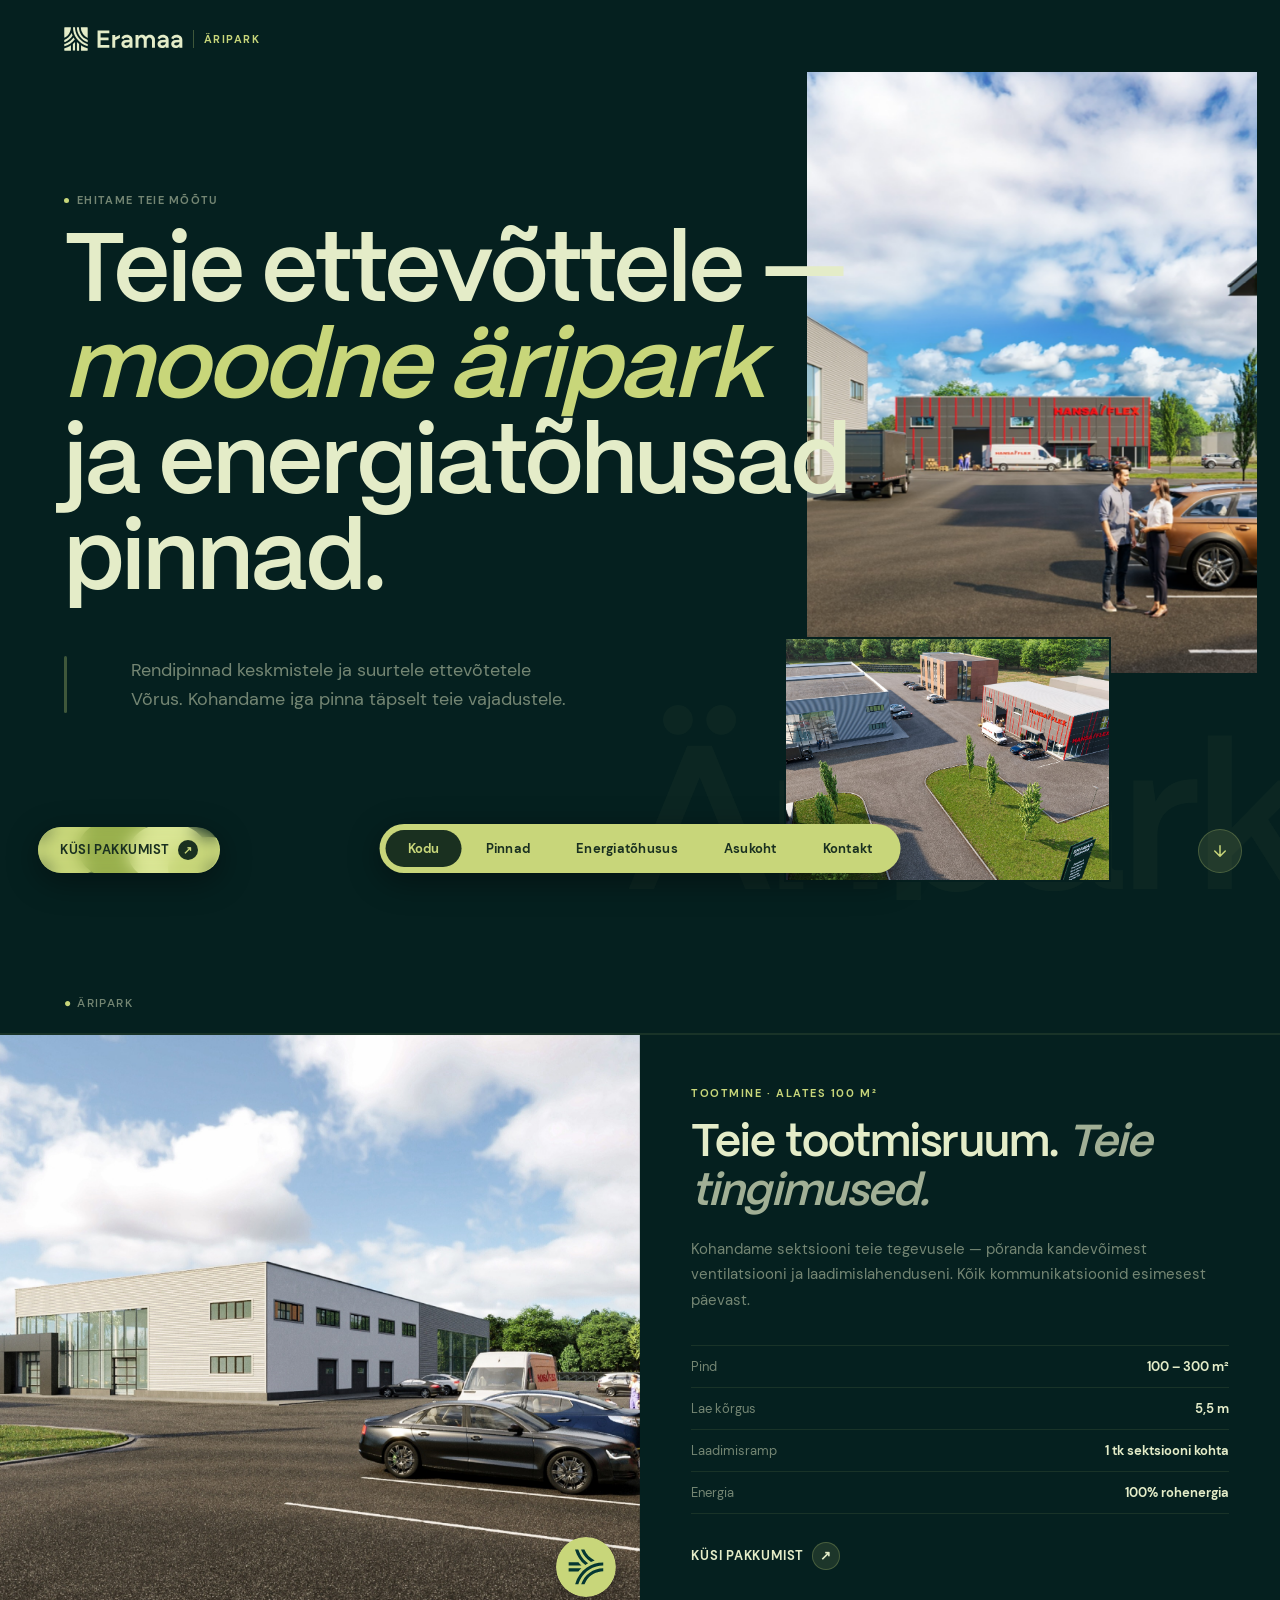
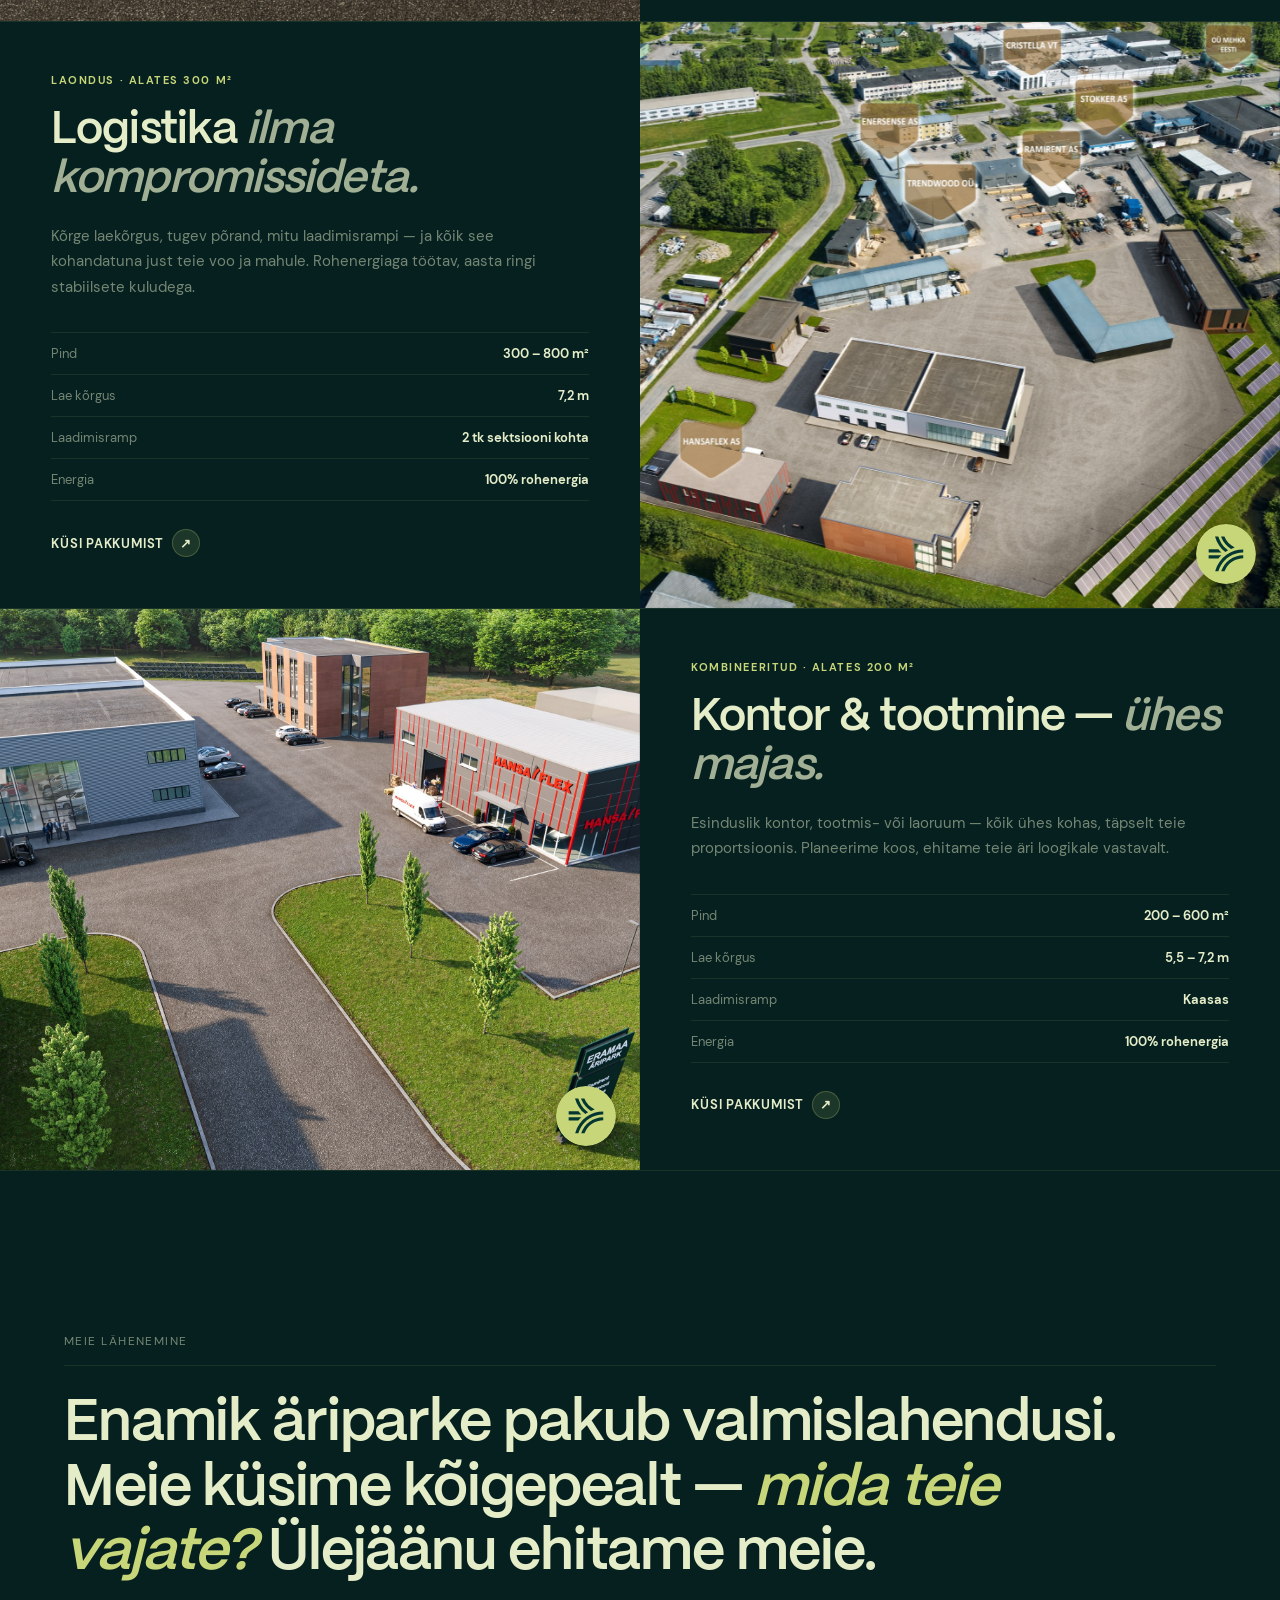
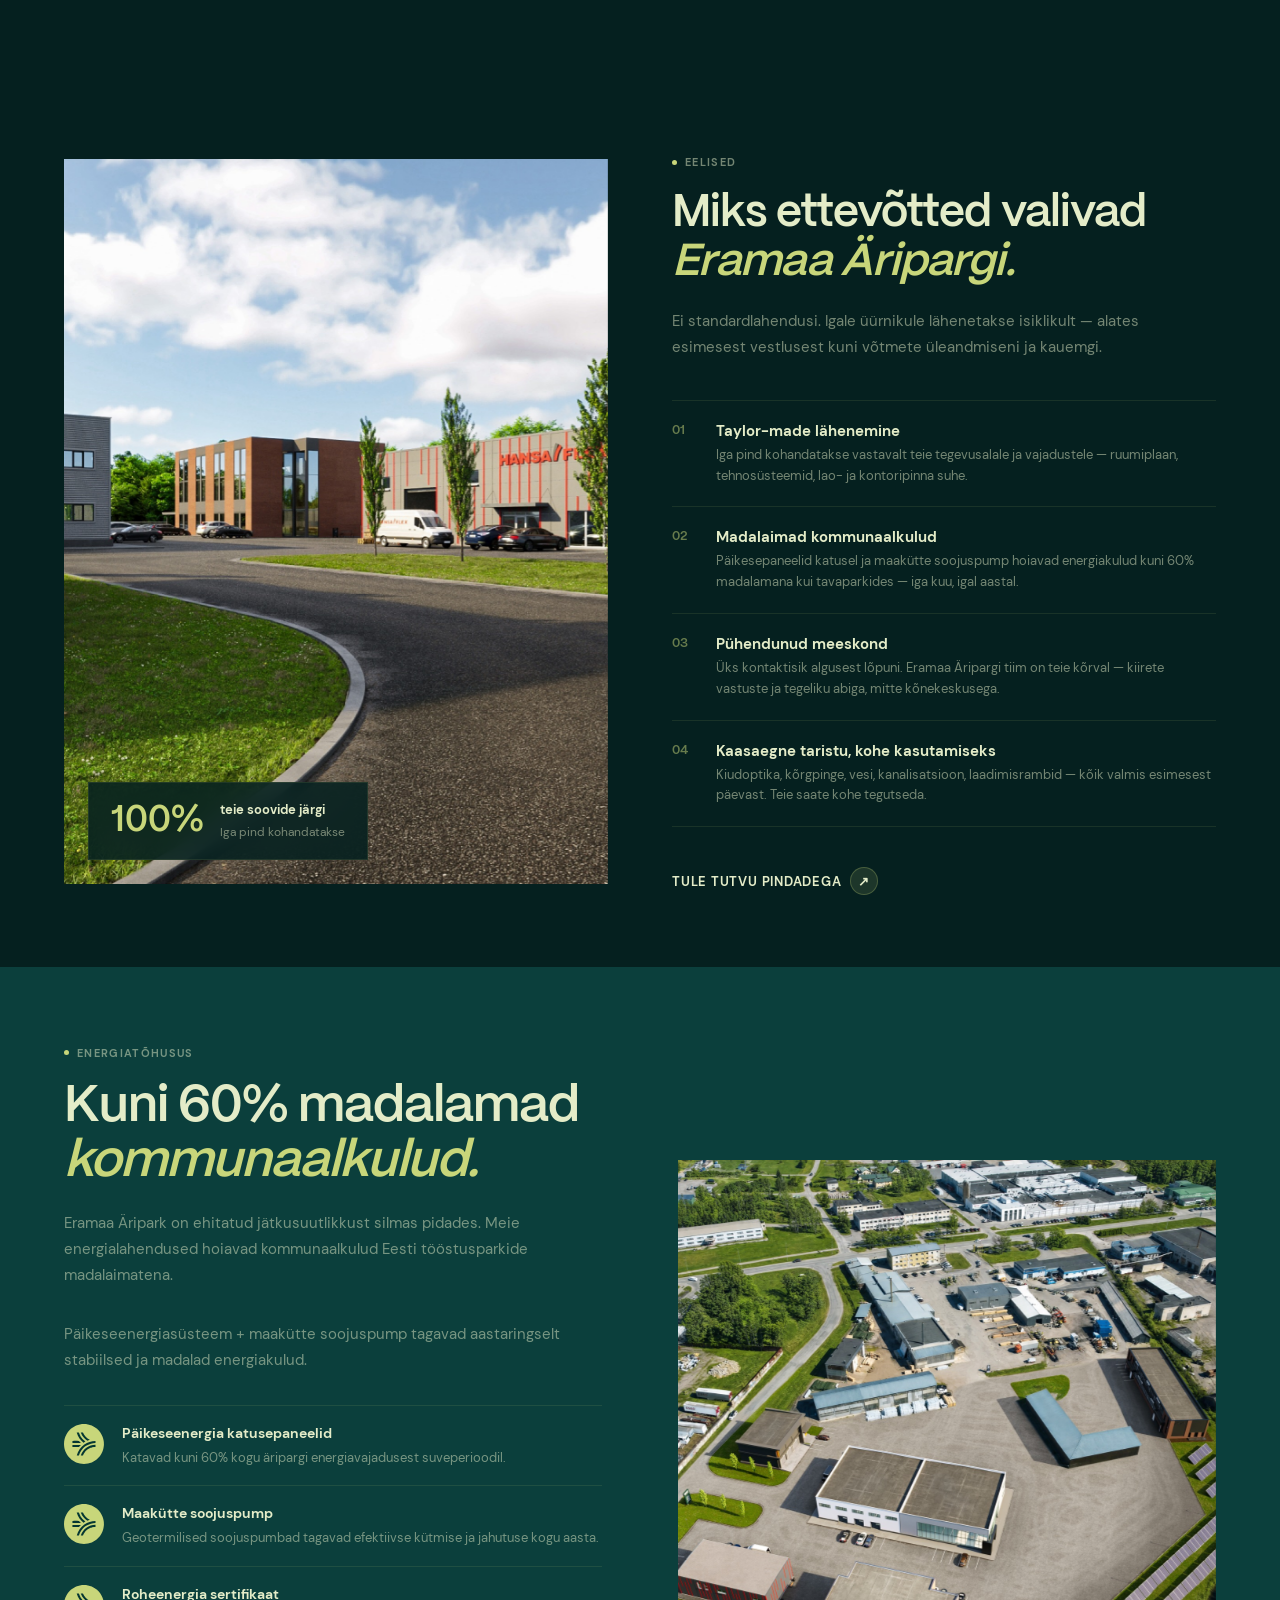
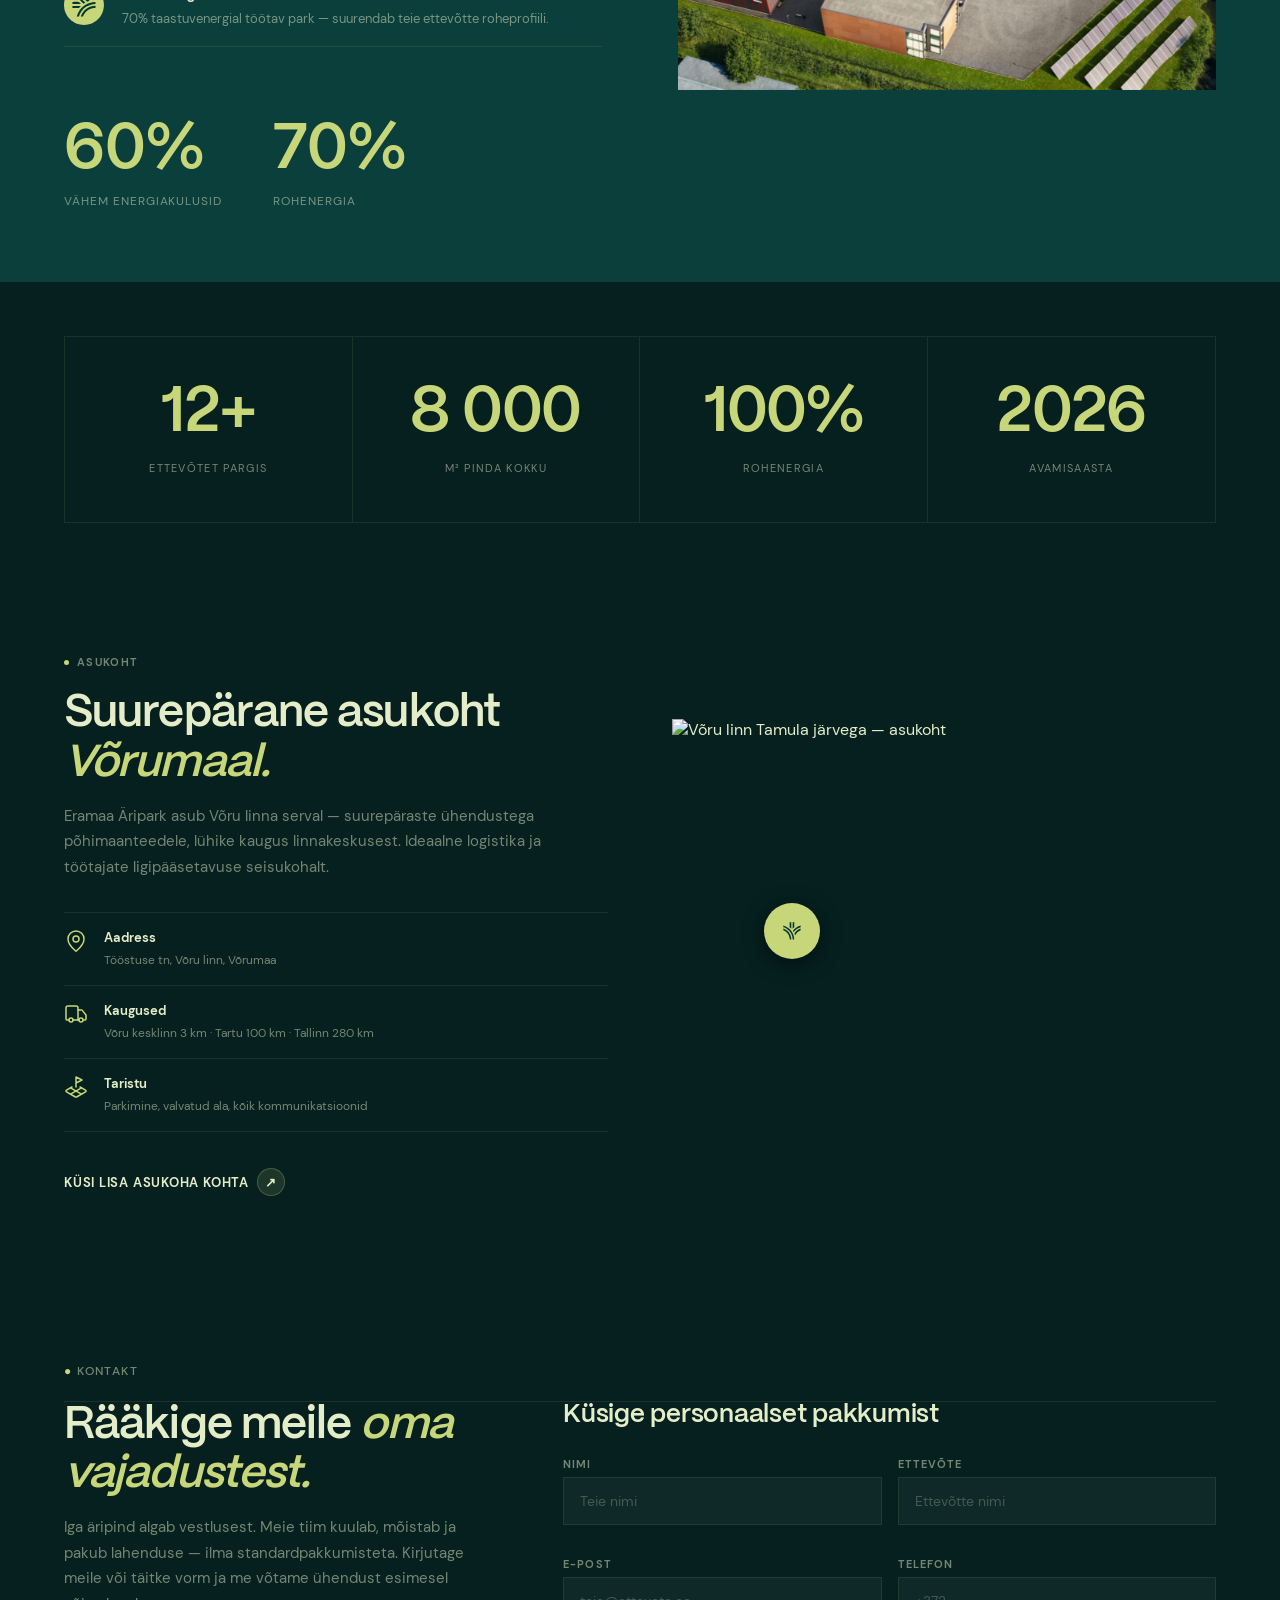
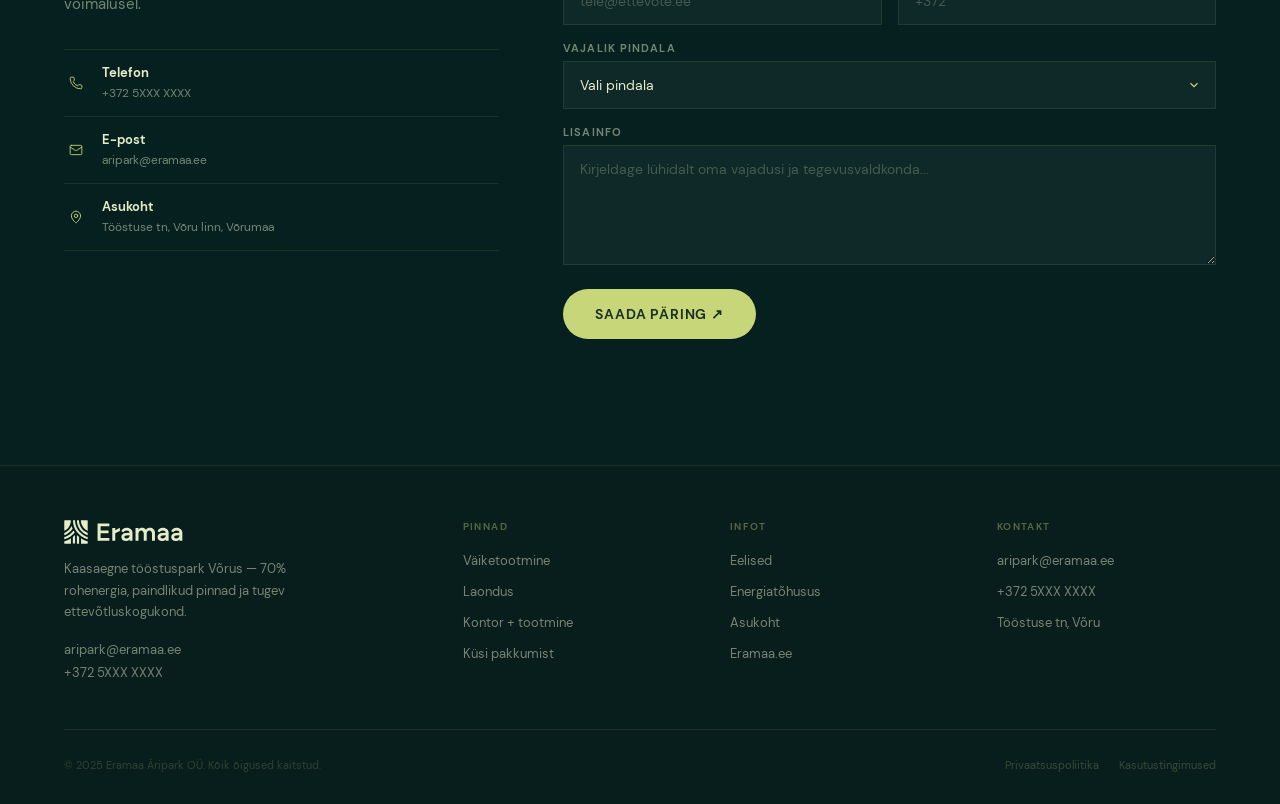
==== commit 7acfaf4c: "Add files via upload" ====
--- a/index-figma.html
+++ b/index-figma.html
@@ -5,7 +5,7 @@
   <meta name="viewport" content="width=device-width, initial-scale=1.0">
   <title>Eramaa Äripark — Võru, Võrumaa</title>
   <meta name="description" content="Eramaa Äripark Võrus — kaasaegne tööstuspark B2B ettevõtetele. 8 000 m² pinda, 100% rohenergia, kuni 60% madalamad kommunaalkulud.">
-  <link rel="stylesheet" href="css/style.css?v=19">
+  <link rel="stylesheet" href="css/style.css?v=20">
 </head>
 <body>
 
@@ -31,7 +31,7 @@
       <a class="mmenu-link" href="#contact">Kontakt</a>
     </nav>
     <a href="#contact" class="mmenu-cta">
-      Küsi pakkumist <span>↗</span>
+      Küsi pakkumist <span>↗︎</span>
     </a>
   </div>
 
@@ -50,7 +50,7 @@
     <span class="blob"></span>
     <span class="blob"></span>
     <span class="blob"></span>
-    <span class="text">KÜSI PAKKUMIST <span class="arr">↗</span></span>
+    <span class="text">KÜSI PAKKUMIST <span class="arr">↗︎</span></span>
   </a>
 
   <!-- ═══ SCROLL DOWN ═══ -->
@@ -143,7 +143,7 @@
         </div>
         <a href="#contact" class="space-cta">
           Küsi pakkumist
-          <span class="arr-circle">↗</span>
+          <span class="arr-circle">↗︎</span>
         </a>
       </div>
     </div>
@@ -170,7 +170,7 @@
         </div>
         <a href="#contact" class="space-cta">
           Küsi pakkumist
-          <span class="arr-circle">↗</span>
+          <span class="arr-circle">↗︎</span>
         </a>
       </div>
     </div>
@@ -197,7 +197,7 @@
         </div>
         <a href="#contact" class="space-cta">
           Küsi pakkumist
-          <span class="arr-circle">↗</span>
+          <span class="arr-circle">↗︎</span>
         </a>
       </div>
     </div>
@@ -275,7 +275,7 @@
           </div>
           <a href="#contact" class="space-cta">
             Tule tutvu pindadega
-            <span class="arr-circle">↗</span>
+            <span class="arr-circle">↗︎</span>
           </a>
         </div>
 
@@ -409,7 +409,7 @@
           </div>
           <a href="#contact" class="space-cta">
             Küsi lisa asukoha kohta
-            <span class="arr-circle">↗</span>
+            <span class="arr-circle">↗︎</span>
           </a>
         </div>
 
@@ -494,7 +494,7 @@
               <textarea id="message" name="message" placeholder="Kirjeldage lühidalt oma vajadusi ja tegevusvaldkonda..."></textarea>
             </div>
             <button type="submit" class="form-submit">
-              Saada päring ↗
+              Saada päring ↗︎
             </button>
             <div id="form-success">✓ Täname! Võtame teiega ühendust esimesel võimalusel.</div>
           </form>
--- a/css/style.css
+++ b/css/style.css
@@ -1147,7 +1147,13 @@
   /* show mobile header, hide desktop elements */
   #mobile-header { display: flex; }
   #floatnav { display: none; }
-  #floatcta { display: none; }
+  #floatcta {
+    bottom: 16px;
+    left: 16px;
+    height: 44px;
+    font-size: 12px;
+  }
+  #floatcta .text { height: 44px; line-height: 44px; padding: 0 18px; }
   #scrollind { display: none; }
 
   /* push hero down below fixed header */
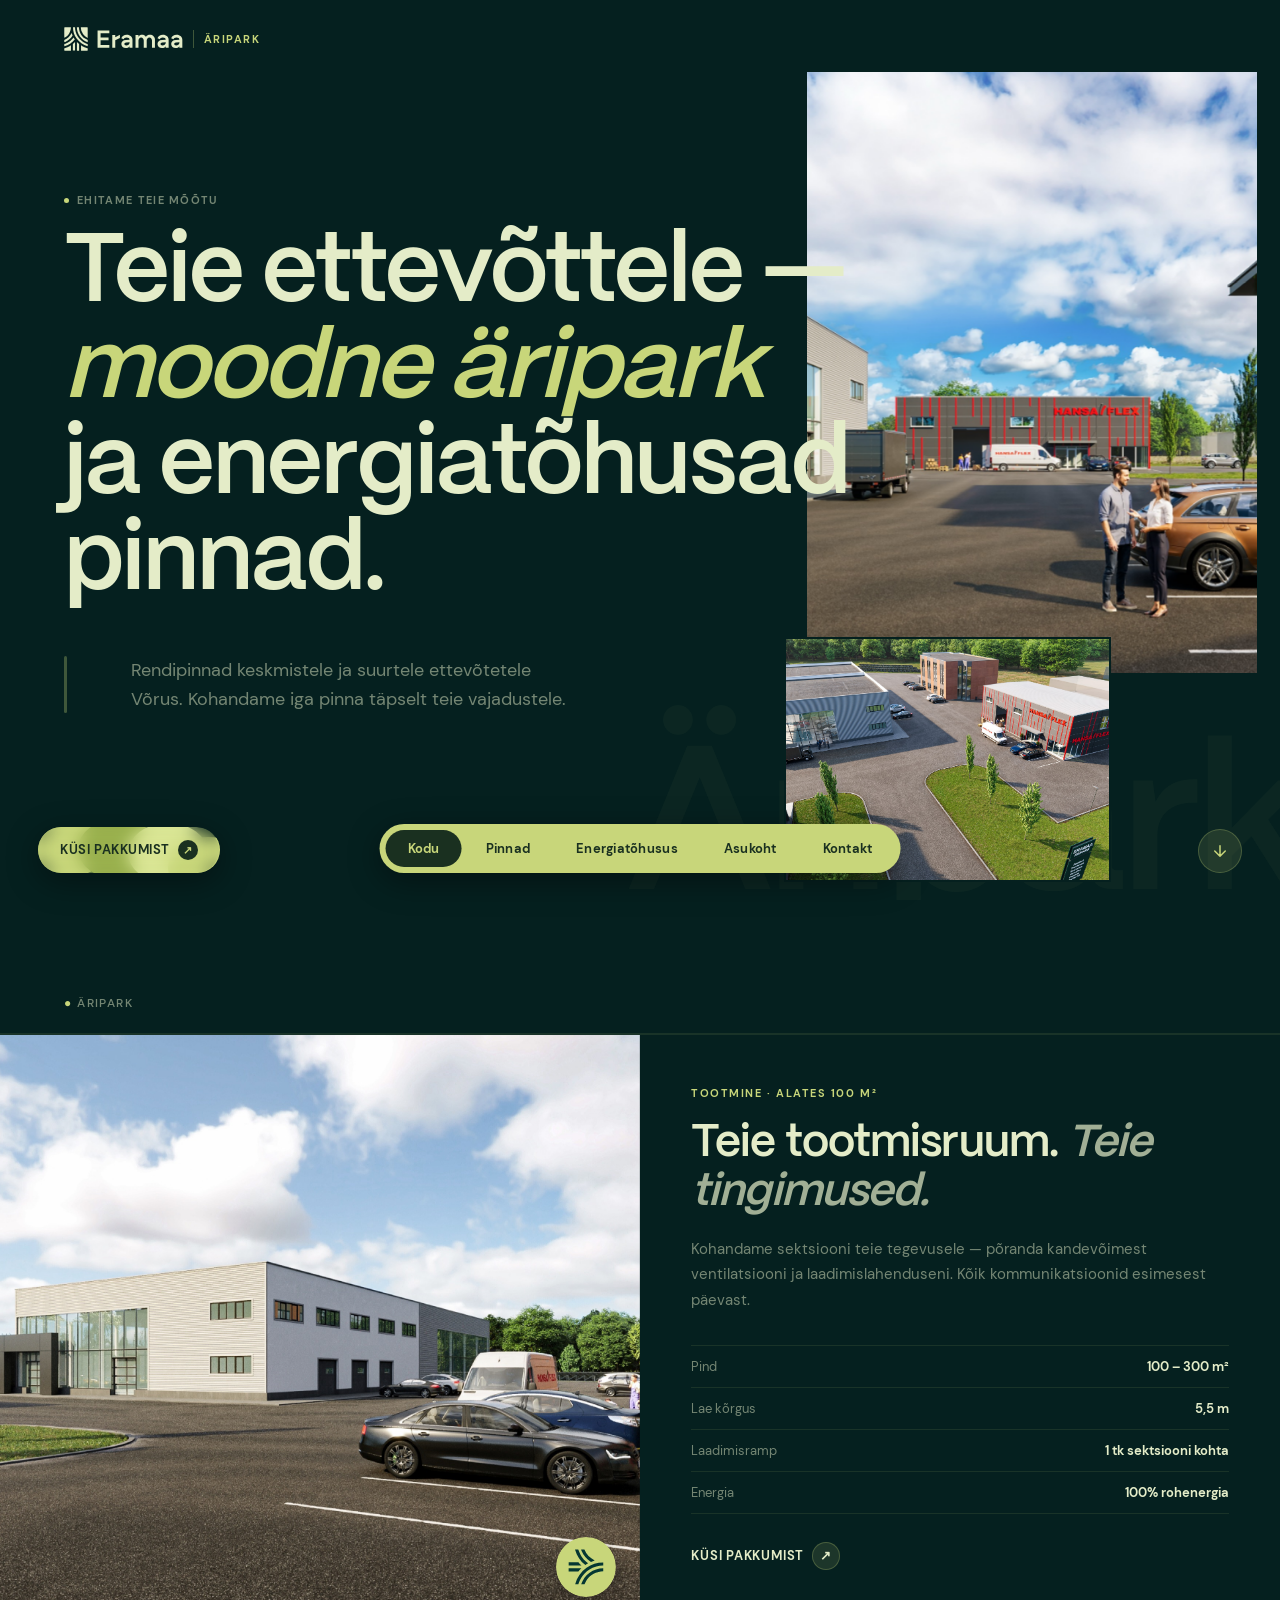
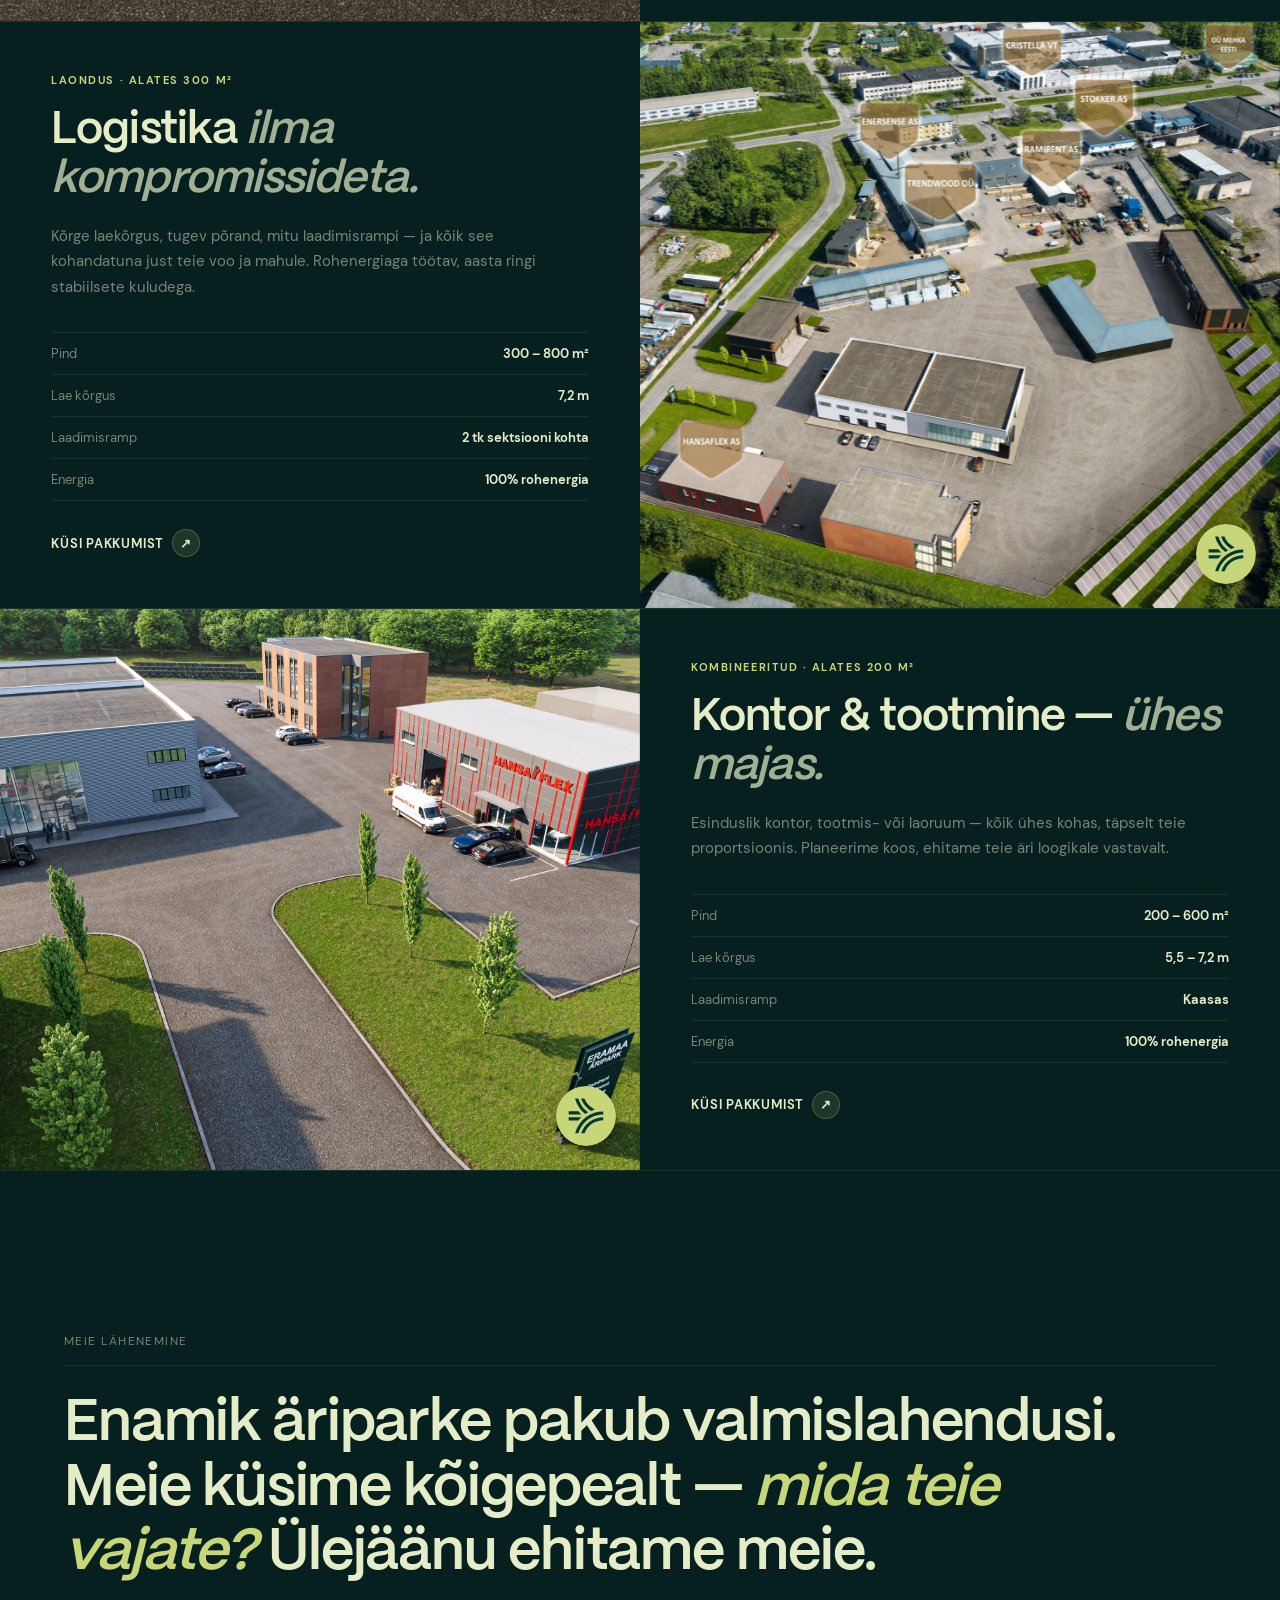
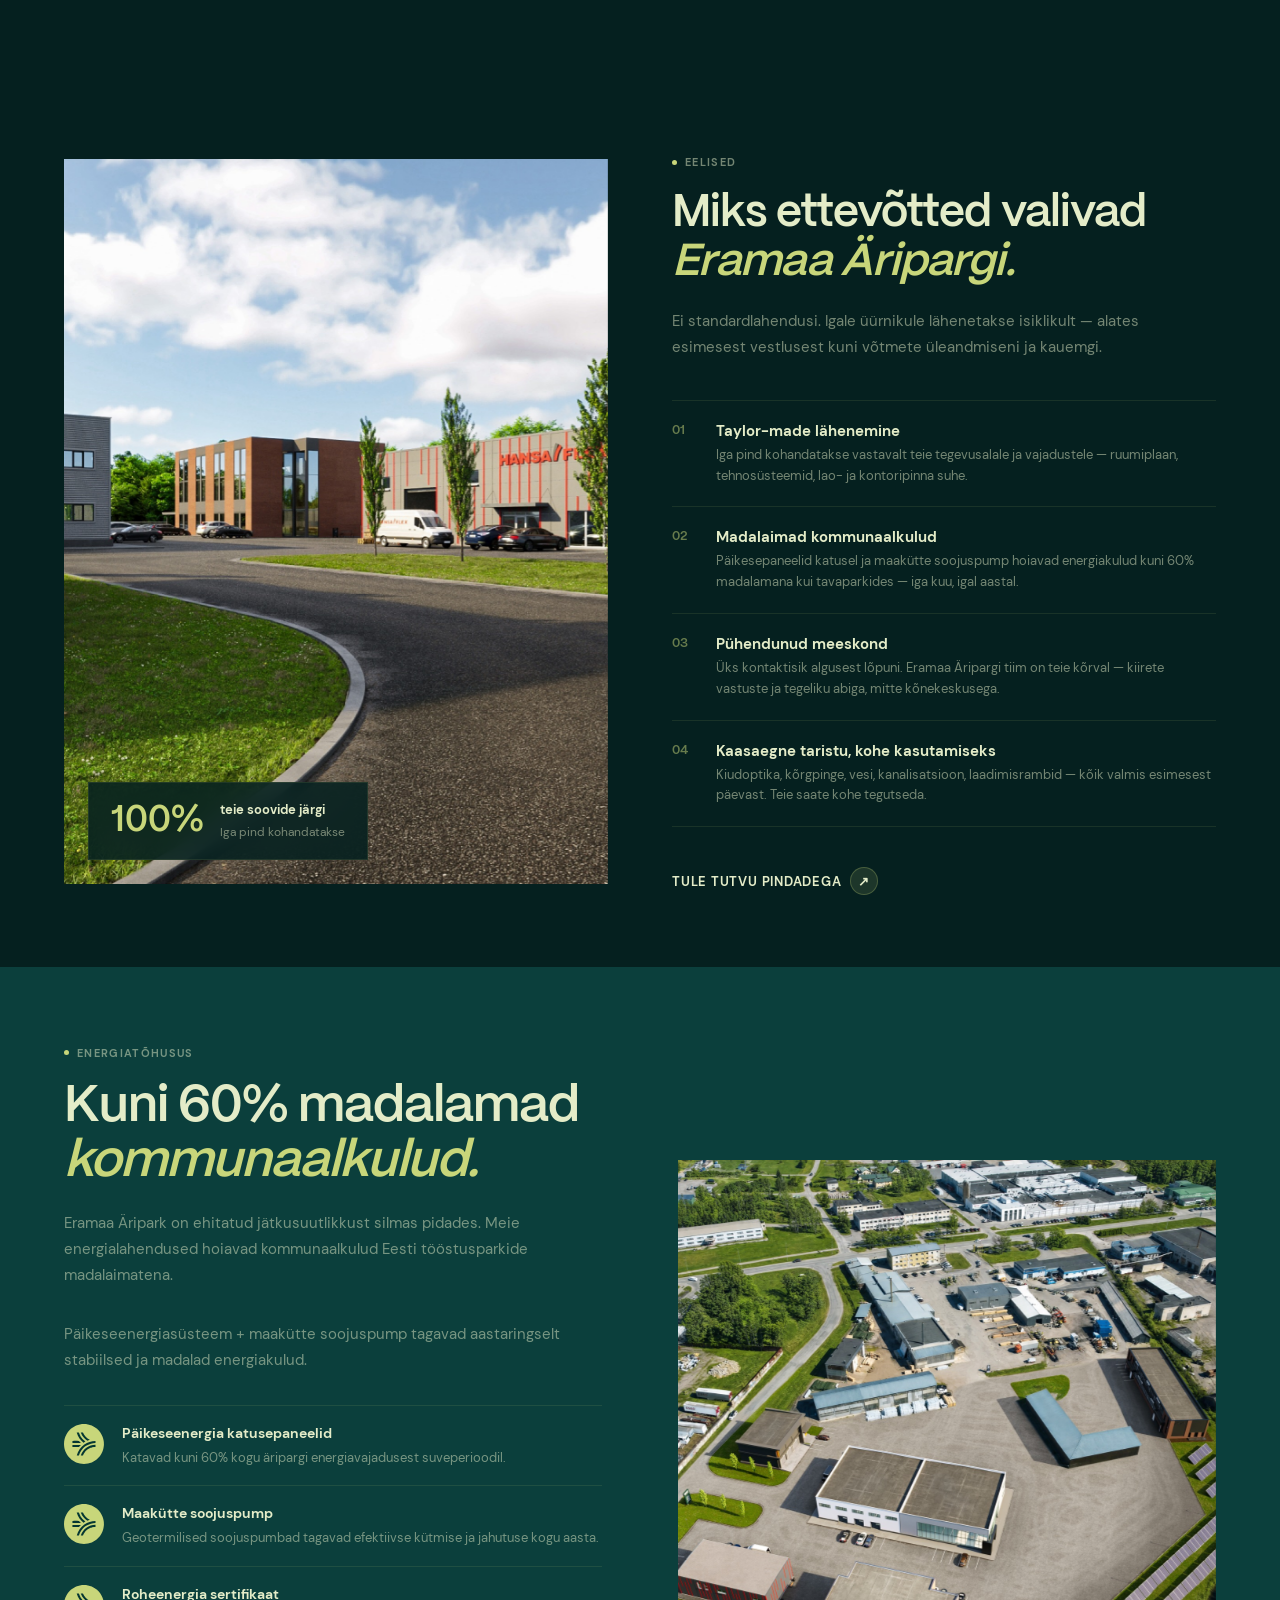
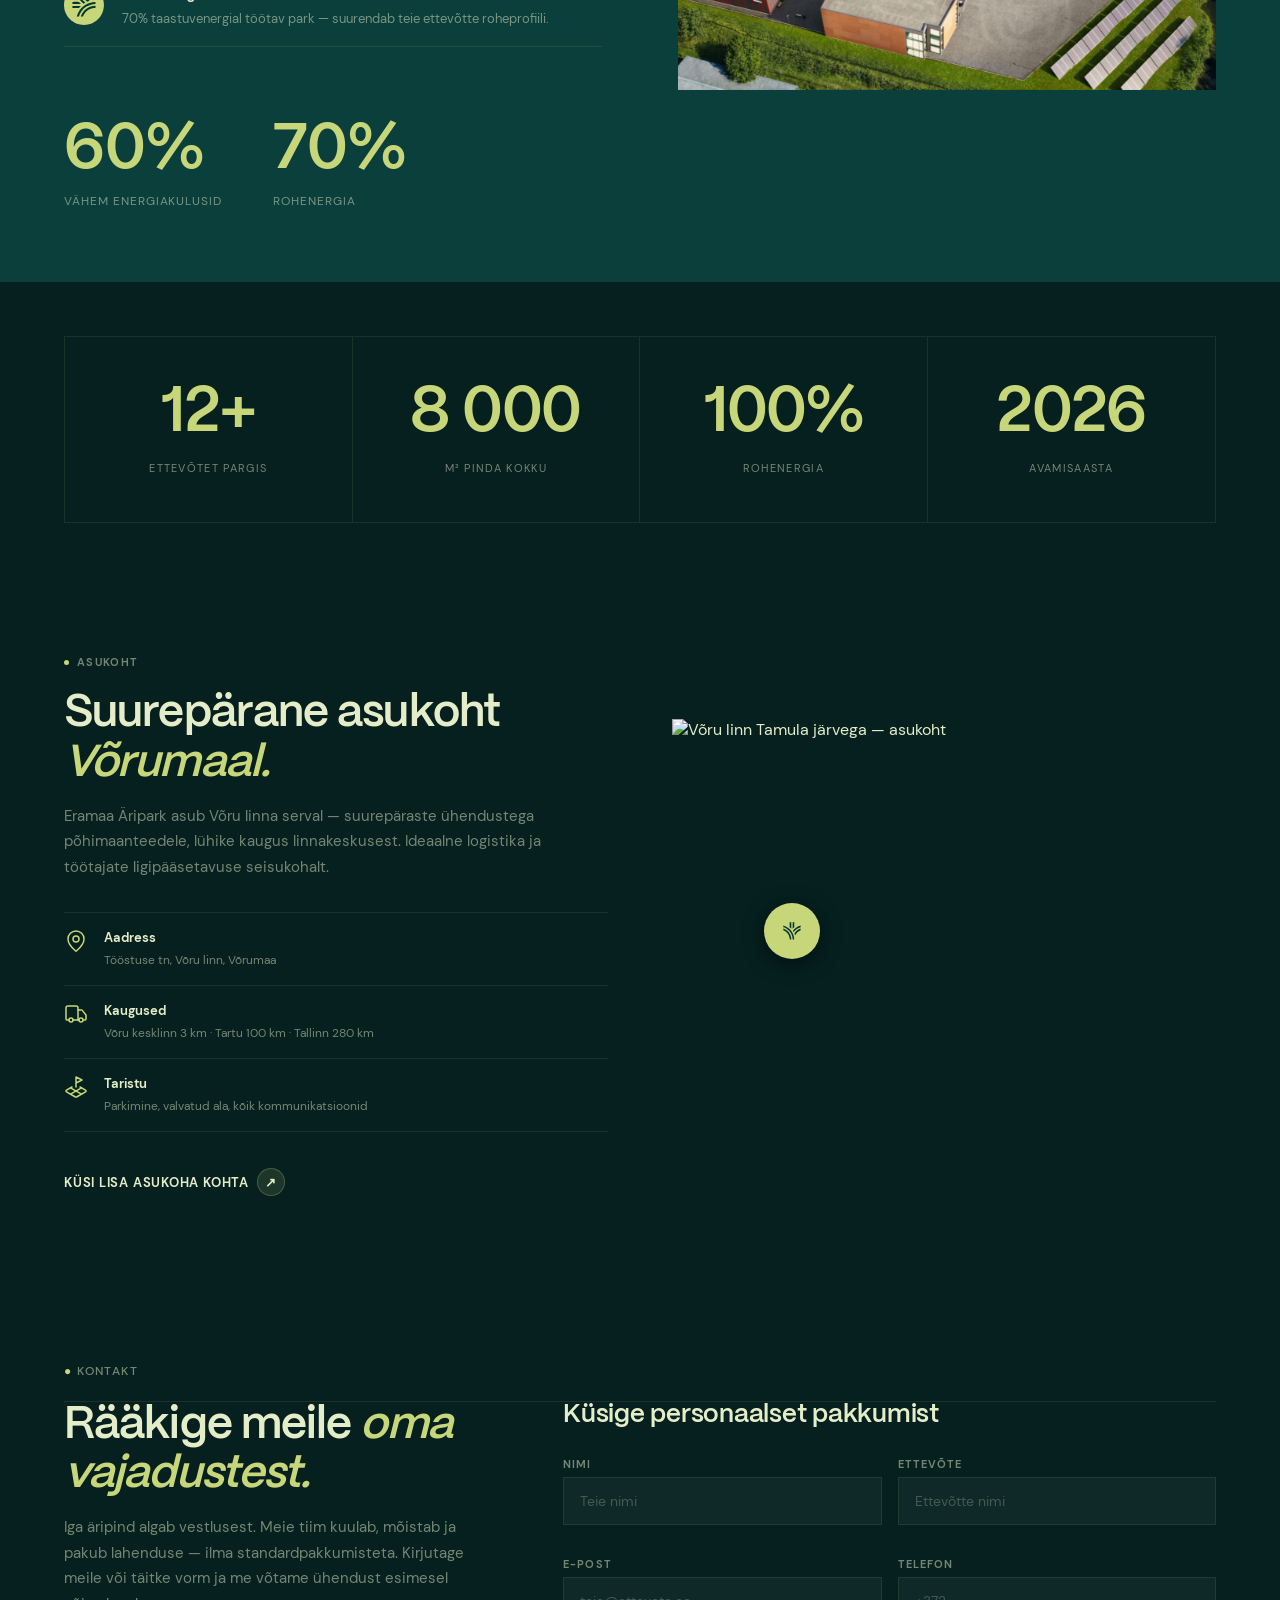
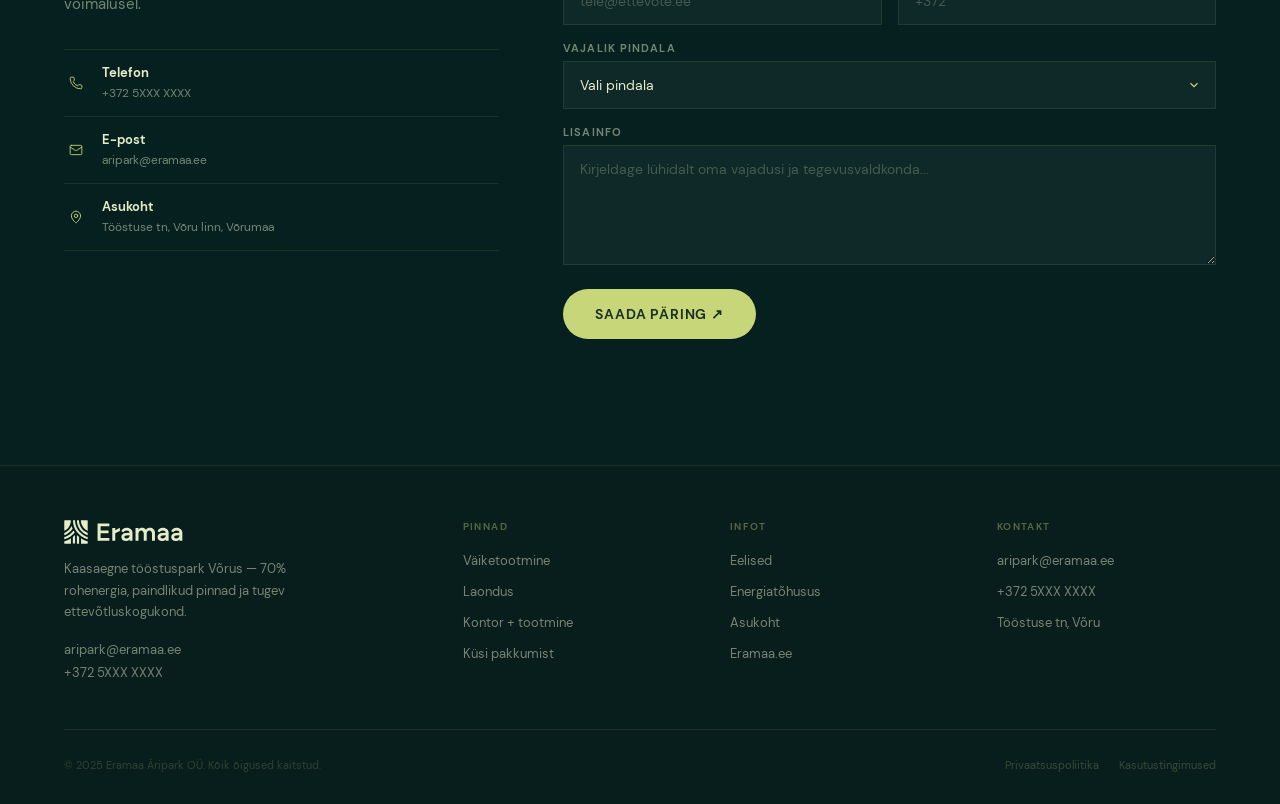
==== commit f033ce36: "Add files via upload" ====
--- a/index-figma.html
+++ b/index-figma.html
@@ -5,7 +5,7 @@
   <meta name="viewport" content="width=device-width, initial-scale=1.0">
   <title>Eramaa Äripark — Võru, Võrumaa</title>
   <meta name="description" content="Eramaa Äripark Võrus — kaasaegne tööstuspark B2B ettevõtetele. 8 000 m² pinda, 100% rohenergia, kuni 60% madalamad kommunaalkulud.">
-  <link rel="stylesheet" href="css/style.css?v=20">
+  <link rel="stylesheet" href="css/style.css?v=22">
 </head>
 <body>
 
